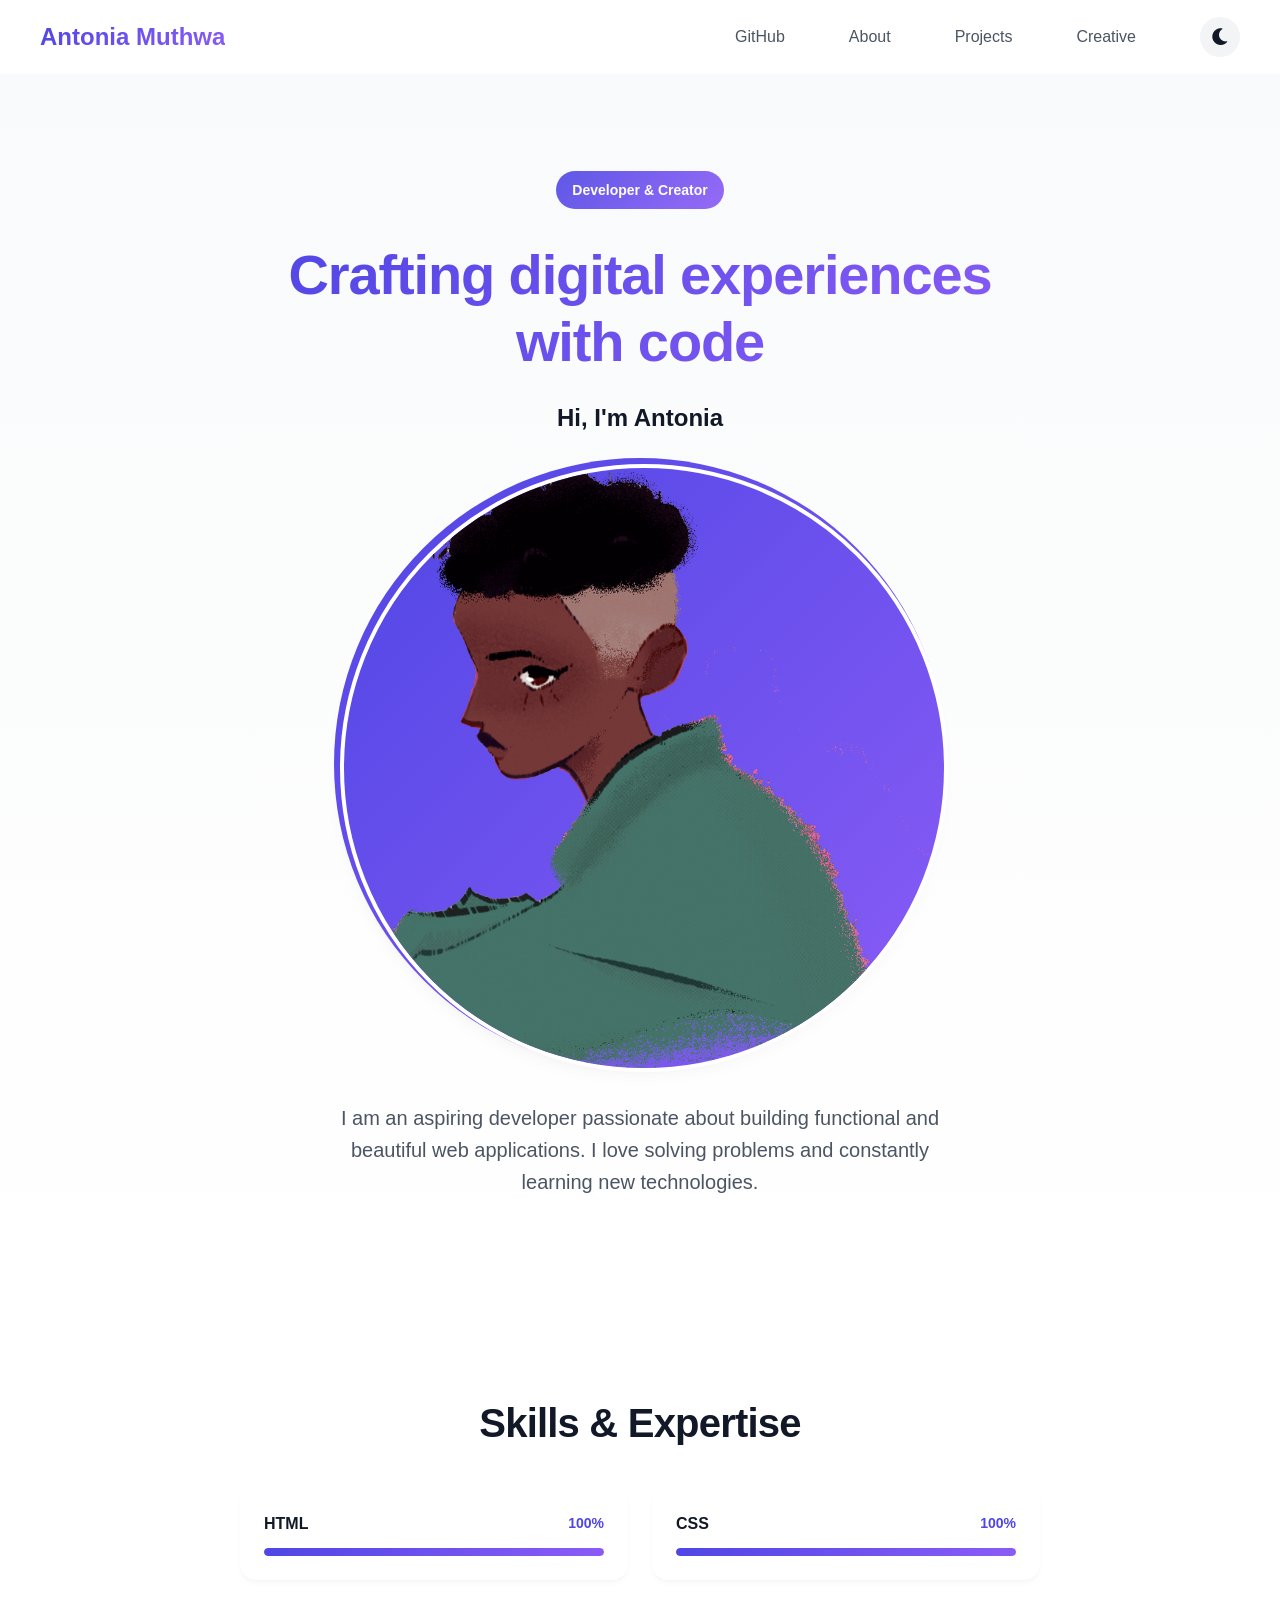
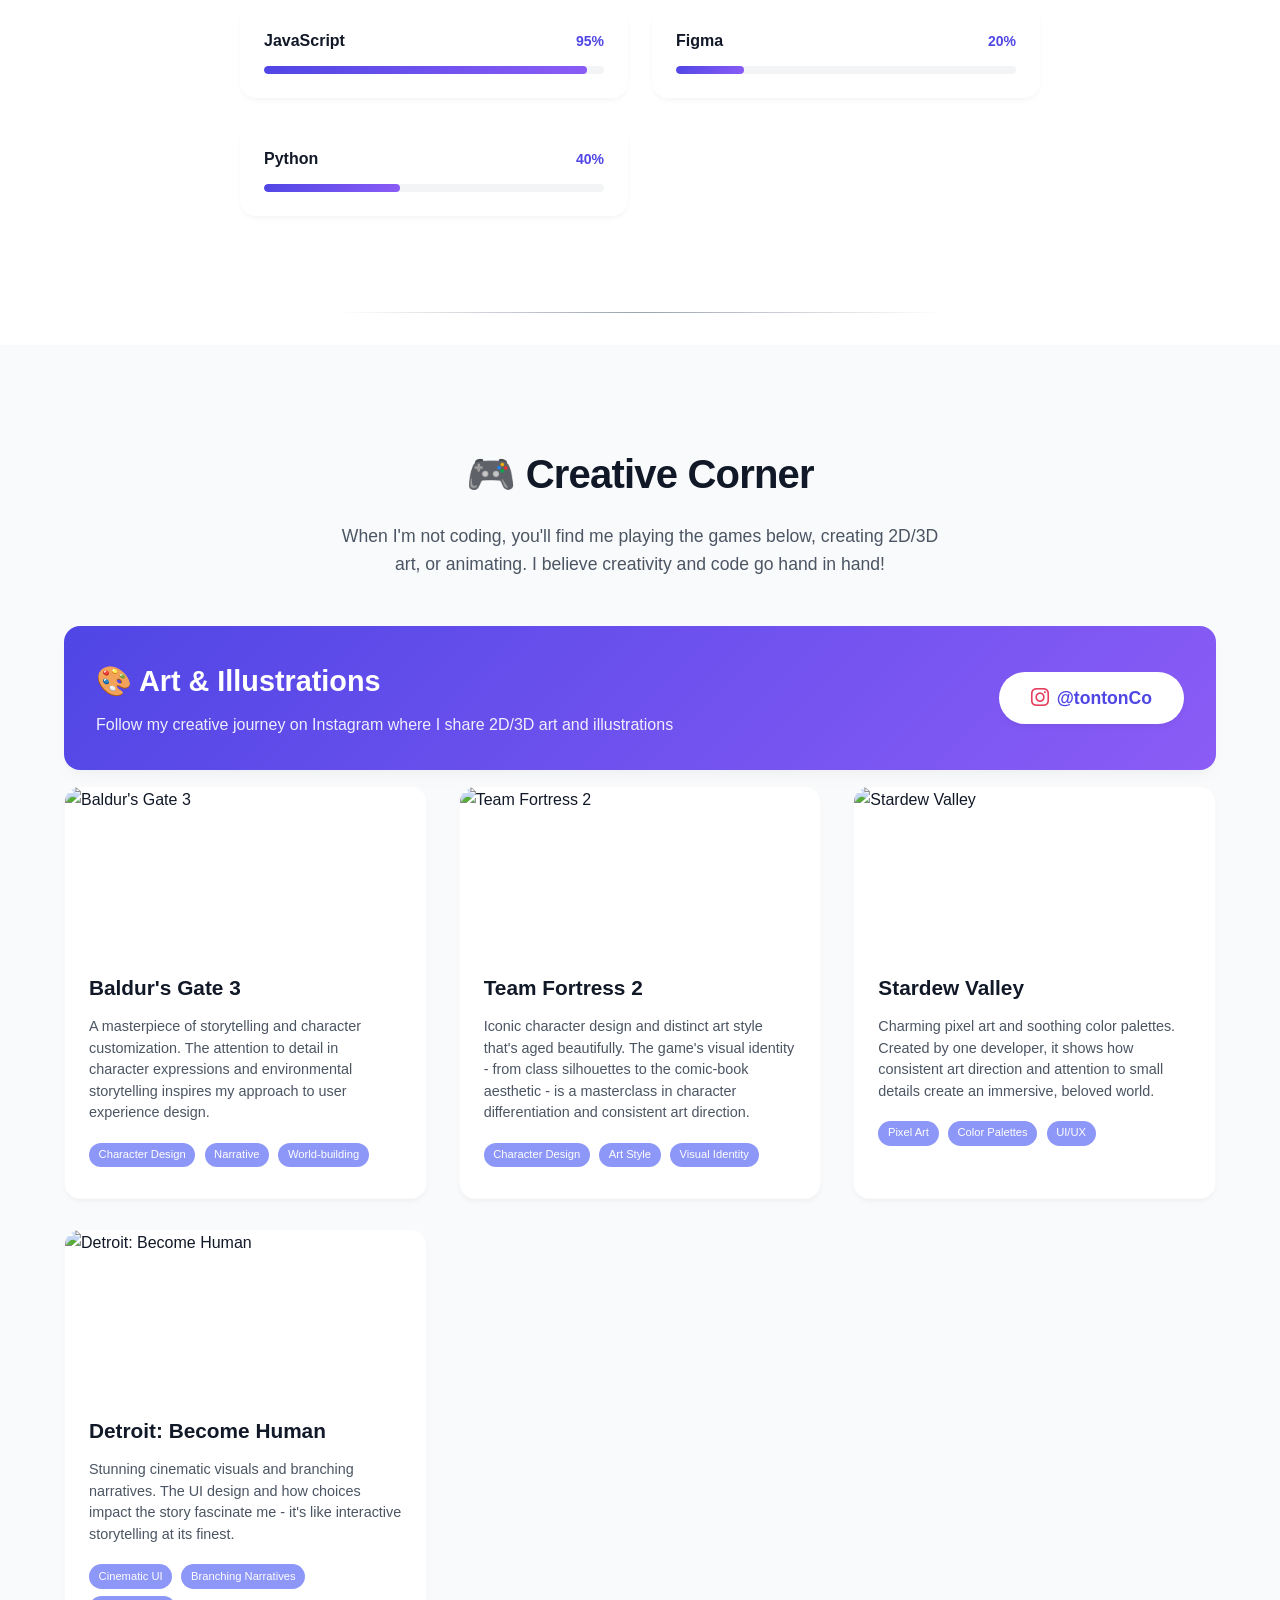
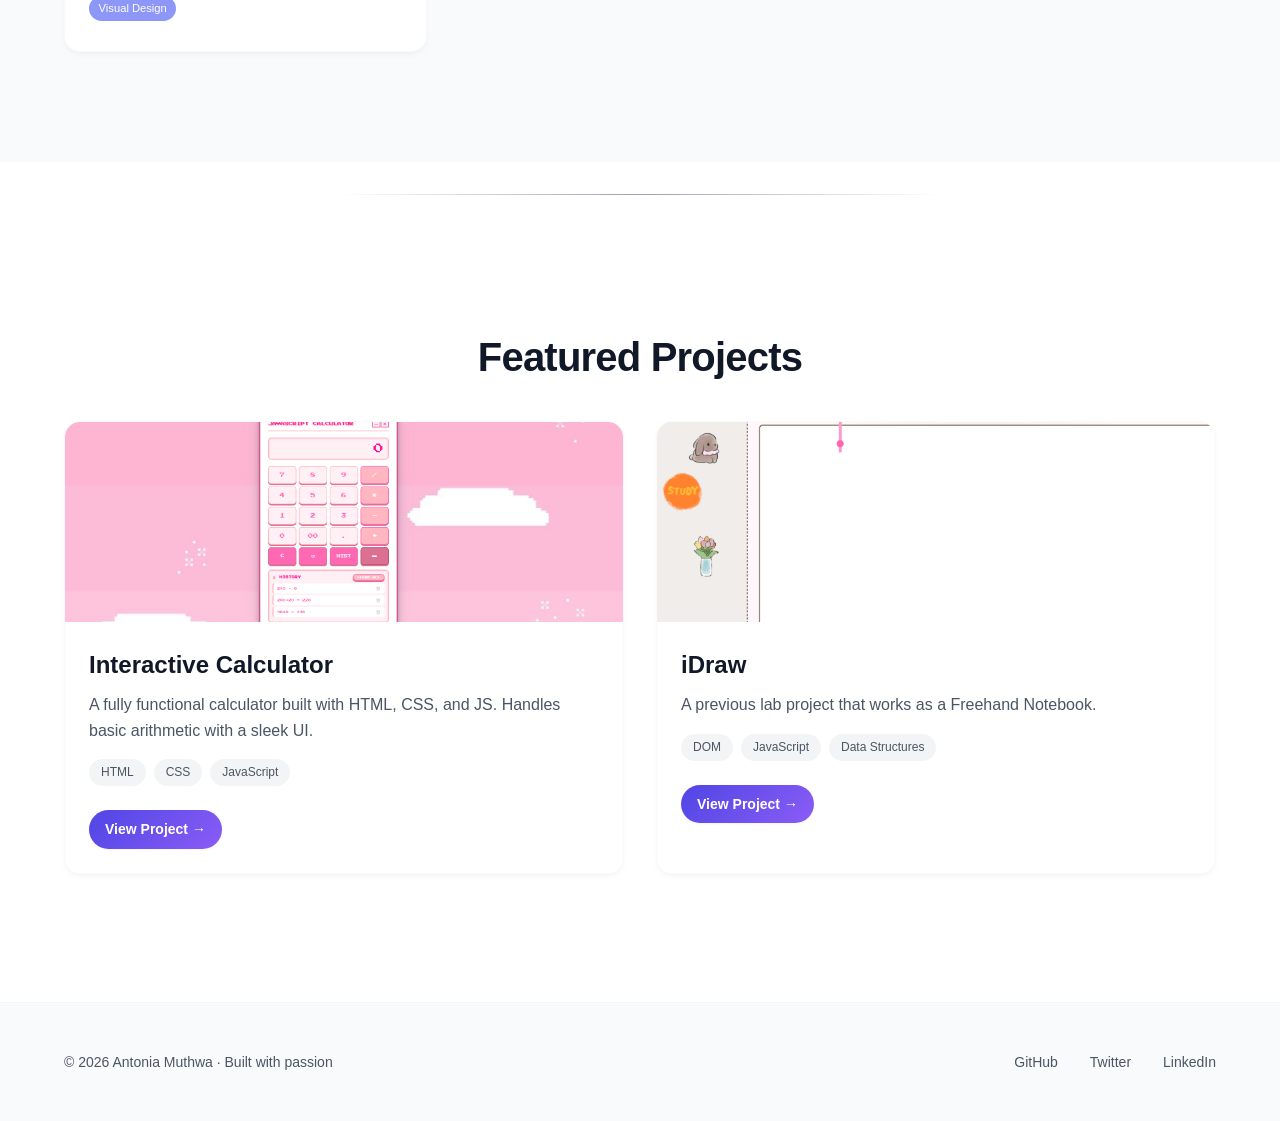
==== index.html @ de613939 "1st commit" ====
<!DOCTYPE html>
<html lang="en">
<head>
    <meta charset="UTF-8">
    <meta name="viewport" content="width=device-width, initial-scale=1.0">
    <title>Antonia Muthwa · Developer Portfolio🌸</title>
    <link rel="stylesheet" href="style.css">
    <!-- Add Font Awesome for the sun/moon icons -->
    <link rel="stylesheet" href="https://cdnjs.cloudflare.com/ajax/libs/font-awesome/6.0.0/css/all.min.css">
    <style>
        
        :root {
            /* Color Palette */
            --primary: #4f46e5;
            --primary-dark: #4338ca;
            --primary-light: #818cf8;
            --secondary: #8b5cf6;
            --accent: #ec4899;
            
            /* Neutrals - Clean and modern - LIGHT MODE (default) */
            --bg-primary: #ffffff;
            --bg-secondary: #f9fafb;
            --bg-tertiary: #f3f4f6;
            --surface: #ffffff;
            --surface-hover: #f9fafb;
            --nav-bg: rgba(255, 255, 255, 0.8);
            
            /* Text colors  */
            --text-primary: #111827;
            --text-secondary: #4b5563;
            --text-tertiary: #9ca3af;
            --text-inverse: #ffffff;
            
            /* Gradients   */
            --gradient-primary: linear-gradient(135deg, #4f46e5 0%, #8b5cf6 100%);
            --gradient-subtle: linear-gradient(180deg, #f9fafb 0%, #ffffff 100%);
            --gradient-card: linear-gradient(145deg, #ffffff 0%, #fafbfc 100%);
            
            /* Shadows */
            --shadow-sm: 0 1px 2px 0 rgba(0, 0, 0, 0.02), 0 1px 3px 0 rgba(0, 0, 0, 0.03);
            --shadow-md: 0 4px 6px -1px rgba(0, 0, 0, 0.03), 0 2px 4px -1px rgba(0, 0, 0, 0.02);
            --shadow-lg: 0 10px 15px -3px rgba(0, 0, 0, 0.03), 0 4px 6px -2px rgba(0, 0, 0, 0.02);
            --shadow-xl: 0 20px 25px -5px rgba(0, 0, 0, 0.03), 0 10px 10px -5px rgba(0, 0, 0, 0.02);
            --shadow-hover: 0 25px 30px -12px rgba(0, 0, 0, 0.05);
            
            /* Borders */
            --border-radius-sm: 8px;
            --border-radius-md: 12px;
            --border-radius-lg: 16px;
            --border-radius-xl: 24px;
            --border-radius-full: 9999px;
            
            /* Typography */
            --font-sans: -apple-system, BlinkMacSystemFont, 'Segoe UI', Roboto, 'Helvetica Neue', sans-serif;
            
            /* Transitions */
            --transition-base: all 0.2s ease;
            --transition-smooth: all 0.3s cubic-bezier(0.4, 0, 0.2, 1);
        }

        /* Dark Mode Variables */
        body.dark-mode {
            --bg-primary: #0f172a;
            --bg-secondary: #1e293b;
            --bg-tertiary: #334155;
            --surface: #1e293b;
            --surface-hover: #2d3a4f;
            --nav-bg: rgba(15, 23, 42, 0.8);
            
            --text-primary: #f1f5f9;
            --text-secondary: #cbd5e1;
            --text-tertiary: #94a3b8;
            --text-inverse: #0f172a;
            
            --gradient-primary: linear-gradient(135deg, #818cf8 0%, #c084fc 100%);
            --gradient-subtle: linear-gradient(180deg, #1e293b 0%, #0f172a 100%);
            
            --shadow-sm: 0 1px 2px 0 rgba(0, 0, 0, 0.3), 0 1px 3px 0 rgba(0, 0, 0, 0.4);
            --shadow-md: 0 4px 6px -1px rgba(0, 0, 0, 0.4), 0 2px 4px -1px rgba(0, 0, 0, 0.3);
            --shadow-lg: 0 10px 15px -3px rgba(0, 0, 0, 0.4), 0 4px 6px -2px rgba(0, 0, 0, 0.3);
            --shadow-xl: 0 20px 25px -5px rgba(0, 0, 0, 0.4), 0 10px 10px -5px rgba(0, 0, 0, 0.3);
            --shadow-hover: 0 25px 30px -12px rgba(0, 0, 0, 0.5);
        }

        /* General */
        body {
            font-family: var(--font-sans);
            line-height: 1.6;
            margin: 0;
            background-color: var(--bg-primary);
            color: var(--text-primary);
            -webkit-font-smoothing: antialiased;
            -moz-osx-font-smoothing: grayscale;
            transition: background-color 0.3s ease, color 0.3s ease;
        }

        /* Navigation*/
        .nav {
            background: var(--nav-bg);
            backdrop-filter: blur(8px);
            border-bottom: 1px solid rgba(0, 0, 0, 0.02);
            padding: 1rem 2rem;
            position: sticky;
            top: 0;
            z-index: 100;
        }

        .nav-container {
            max-width: 1200px;
            margin: 0 auto;
            display: flex;
            justify-content: space-between;
            align-items: center;
        }

        .logo {
            font-size: 1.5rem;
            font-weight: 700;
            background: var(--gradient-primary);
            -webkit-background-clip: text;
            -webkit-text-fill-color: transparent;
            background-clip: text;
            margin: 0;
        }

        .nav-links {
            display: flex;
            gap: 2rem;
            align-items: center;
        }

        .nav-link {
            color: var(--text-secondary);
            text-decoration: none;
            font-weight: 500;
            padding: 0.5rem 1rem;
            border-radius: var(--border-radius-full);
            transition: var(--transition-base);
        }

        .nav-link:hover {
            color: var(--primary);
            background: var(--bg-tertiary);
        }

        /* Dark/Light Toggle Button */
        .mode-toggle {
            background: var(--bg-tertiary);
            border: none;
            width: 40px;
            height: 40px;
            border-radius: var(--border-radius-full);
            display: flex;
            align-items: center;
            justify-content: center;
            cursor: pointer;
            transition: var(--transition-smooth);
            color: var(--text-primary);
            font-size: 1.2rem;
            margin-left: 1rem;
        }

        .mode-toggle:hover {
            transform: scale(1.1);
            box-shadow: var(--shadow-md);
        }

        /* Main container */
        .container {
            max-width: 1200px;
            margin: 0 auto;
            padding: 0 2rem;
        }

        /* Hero Section - Like Eagle's homepage */
        .hero {
            padding: 6rem 2rem;
            background: var(--gradient-subtle);
            text-align: center;
        }

        .hero-content {
            max-width: 800px;
            margin: 0 auto;
        }

        .hero-badge {
            display: inline-block;
            padding: 0.5rem 1rem;
            background: var(--gradient-primary);
            color: var(--text-inverse);
            border-radius: var(--border-radius-full);
            font-size: 0.875rem;
            font-weight: 600;
            margin-bottom: 2rem;
            opacity: 0.9;
        }

        .hero h1 {
            font-size: 3.5rem;
            font-weight: 700;
            letter-spacing: -0.02em;
            line-height: 1.2;
            margin: 0 0 1.5rem 0;
            background: var(--gradient-primary);
            -webkit-background-clip: text;
            -webkit-text-fill-color: transparent;
            background-clip: text;
        }

        .hero-description {
            font-size: 1.25rem;
            color: var(--text-secondary);
            max-width: 600px;
            margin: 0 auto;
        }

        /* Skills Section */
        .skills-section {
            padding: 4rem 2rem;
        }

        .skills-section h2 {
            font-size: 2.5rem;
            font-weight: 700;
            letter-spacing: -0.02em;
            margin-bottom: 2rem;
            text-align: center;
        }

        .skills-grid {
            display: grid;
            grid-template-columns: repeat(auto-fit, minmax(300px, 1fr));
            gap: 1.5rem;
            max-width: 800px;
            margin: 0 auto;
        }

        .skill-card {
            background: var(--surface);
            border-radius: var(--border-radius-lg);
            padding: 1.5rem;
            box-shadow: var(--shadow-md);
            transition: var(--transition-smooth);
        }

        .skill-card:hover {
            transform: translateY(-2px);
            box-shadow: var(--shadow-hover);
        }

        .skill-header {
            display: flex;
            justify-content: space-between;
            align-items: center;
            margin-bottom: 0.75rem;
        }

        .skill-name {
            font-weight: 600;
            color: var(--text-primary);
        }

        .skill-percentage {
            color: var(--primary);
            font-weight: 600;
            font-size: 0.875rem;
        }

        .skill-bar-container {
            width: 100%;
            height: 8px;
            background: var(--bg-tertiary);
            border-radius: var(--border-radius-full);
            overflow: hidden;
        }

        .skill-bar {
            height: 100%;
            background: var(--gradient-primary);
            border-radius: var(--border-radius-full);
            transition: width 1s cubic-bezier(0.4, 0, 0.2, 1);
            position: relative;
        }

        /* Divider */
        .divider {
            border: none;
            height: 1px;
            background: linear-gradient(90deg, transparent, var(--text-tertiary), transparent);
            margin: 2rem auto;
            max-width: 600px;
        }
         /* Icon on About section */
        .profile-image-container {
            width: 600px;  
            height: 600px; 
            margin: 0 auto 2rem auto;
            padding: 6px;
            background: var(--gradient-primary);
            border-radius: 50%;
            box-shadow: var(--shadow-lg);
            transition: var(--transition-smooth);
            position: relative;
        }

        .profile-image {
            width: 100%;  
            height: 100%; 
            object-fit: cover;
            border-radius: 50%;
            border: 4px solid var(--surface);
            display: block;
            transition: var(--transition-smooth);
        }

        /* Hover Effects */
        .profile-image-container:hover {
            transform: scale(1.05);
            box-shadow: var(--shadow-xl);
            padding: 8px;
        }

        .profile-image-container:hover .profile-image {
            transform: scale(1.02);
            border-color: var(--primary-light);
        }

        .profile-image-container:hover::after {
            opacity: 1;
        }
        /* Responsive adjustments for mobile */
        @media (max-width: 768px) {
            .profile-image-container {
                width: 200px;  /* Smaller on mobile */
                height: 200px;
            }
        }

        @media (max-width: 480px) {
            .profile-image-container {
                width: 150px;  /* Even smaller on very small screens */
                height: 150px;
            }
        }
        /* Creative Corner Section */
        .creative-section {
            padding: 4rem 2rem;
            background: var(--bg-secondary);
        }

        .creative-section h2 {
            font-size: 2.5rem;
            font-weight: 700;
            letter-spacing: -0.02em;
            margin-bottom: 1rem;
            text-align: center;
        }

        .creative-description {
            text-align: center;
            color: var(--text-secondary);
            max-width: 600px;
            margin: 0 auto 3rem auto;
            font-size: 1.1rem;
        }

        .creative-grid {
            display: grid;
            grid-template-columns: repeat(auto-fit, minmax(280px, 1fr));
            gap: 2rem;
            max-width: 1200px;
            margin: 0 auto 3rem auto;
        }

        /* Instagram  Card */
        .instagram-card {
            grid-column: 1 / -1;
            background: var(--gradient-primary);
            border-radius: var(--border-radius-lg);
            padding: 2rem;
            margin-bottom: 1rem;
            display: flex;
            align-items: center;
            justify-content: space-between;
            flex-wrap: wrap;
            gap: 1.5rem;
            box-shadow: var(--shadow-lg);
        }

        .instagram-content {
            flex: 1;
            min-width: 250px;
        }

        .instagram-content h3 {
            font-size: 1.8rem;
            font-weight: 700;
            margin: 0 0 0.5rem 0;
            color: white;
        }

        .instagram-content p {
            color: rgba(255, 255, 255, 0.9);
            margin: 0;
            font-size: 1rem;
        }

        .instagram-btn {
            background: white;
            color: var(--primary);
            padding: 0.75rem 2rem;
            border-radius: var(--border-radius-full);
            font-weight: 600;
            font-size: 1.1rem;
            text-decoration: none;
            display: inline-flex;
            align-items: center;
            gap: 0.5rem;
            transition: var(--transition-smooth);
            box-shadow: var(--shadow-md);
        }

        .instagram-btn:hover {
            transform: translateY(-2px);
            box-shadow: var(--shadow-lg);
            filter: brightness(1.05);
        }

        .instagram-btn i {
            font-size: 1.3rem;
            color: #e4405f;
        }

        /* Game Cards */
        .game-card {
            background: var(--surface);
            border-radius: var(--border-radius-lg);
            overflow: hidden;
            box-shadow: var(--shadow-md);
            transition: var(--transition-smooth);
            border: 1px solid rgba(0, 0, 0, 0.02);
            position: relative;
            height: 100%;
            display: flex;
            flex-direction: column;
        }

        .game-card:hover {
            transform: translateY(-4px);
            box-shadow: var(--shadow-hover);
        }

        .game-image {
            width: 100%;
            height: 160px;
            overflow: hidden;
        }

        .game-image img {
            width: 100%;
            height: 100%;
            object-fit: cover;
            transition: var(--transition-smooth);
        }

        .game-card:hover .game-image img {
            transform: scale(1.05);
        }

        .game-content {
            padding: 1.5rem;
            flex: 1;
        }

        .game-content h3 {
            font-size: 1.3rem;
            font-weight: 700;
            margin: 0 0 0.75rem 0;
            color: var(--text-primary);
        }

        .game-content p {
            color: var(--text-secondary);
            margin: 0 0 1rem 0;
            font-size: 0.9rem;
            line-height: 1.5;
        }

        .design-tag {
            display: inline-block;
            padding: 0.2rem 0.6rem;
            background: var(--primary-light);
            color: white;
            border-radius: var(--border-radius-full);
            font-size: 0.7rem;
            font-weight: 500;
            margin-right: 0.3rem;
            margin-bottom: 0.3rem;
            opacity: 0.9;
        }

        /* Projects Section */
        .projects-section {
            padding: 4rem 2rem;
        }

        .projects-section h2 {
            font-size: 2.5rem;
            font-weight: 700;
            letter-spacing: -0.02em;
            margin-bottom: 2rem;
            text-align: center;
        }

        .project-grid {
            display: grid;
            grid-template-columns: repeat(auto-fit, minmax(350px, 1fr));
            gap: 2rem;
            max-width: 1200px;
            margin: 0 auto;
        }

        /* Cards  asset cards */
        .card {
            background: var(--surface);
            border-radius: var(--border-radius-lg);
            overflow: hidden;
            box-shadow: var(--shadow-md);
            transition: var(--transition-smooth);
            border: 1px solid rgba(0, 0, 0, 0.02);
            position: relative;
        }

        .card::before {
            content: '';
            position: absolute;
            top: 0;
            left: 0;
            right: 0;
            height: 4px;
            background: var(--gradient-primary);
            opacity: 0;
            transition: var(--transition-base);
        }

        .card:hover::before {
            opacity: 1;
        }

        .card:hover {
            transform: translateY(-4px);
            box-shadow: var(--shadow-hover);
        }

        /* Project Image */
        .media-frame {
            border-radius: 0;
            overflow: hidden;
            box-shadow: none;
        }

        .project-image img {
            width: 100%;
            height: 200px;
            object-fit: cover;
            display: block;
            transition: var(--transition-smooth);
        }

        .project-card:hover .project-image img {
            transform: scale(1.05);
        }

        .project-content {
            padding: 1.5rem;
        }

        .project-content h3 {
            font-size: 1.5rem;
            font-weight: 700;
            margin: 0 0 0.5rem 0;
            color: var(--text-primary);
        }

        .project-content p {
            color: var(--text-secondary);
            margin: 0 0 1rem 0;
            line-height: 1.6;
        }

        /* Tags */
        .project-tags {
            display: flex;
            gap: 0.5rem;
            margin-bottom: 1.5rem;
            flex-wrap: wrap;
        }

        .tag {
            display: inline-block;
            padding: 0.25rem 0.75rem;
            background: var(--bg-tertiary);
            color: var(--text-secondary);
            border-radius: var(--border-radius-full);
            font-size: 0.75rem;
            font-weight: 500;
            transition: var(--transition-base);
        }

        .tag:hover {
            background: var(--primary-light);
            color: var(--text-inverse);
            transform: translateY(-1px);
        }

        /* Buttons */
        .btn {
            display: inline-flex;
            align-items: center;
            justify-content: center;
            padding: 0.75rem 1.5rem;
            border-radius: var(--border-radius-full);
            font-weight: 600;
            font-size: 0.875rem;
            transition: var(--transition-smooth);
            cursor: pointer;
            border: none;
            gap: 0.5rem;
            text-decoration: none;
            box-shadow: var(--shadow-sm);
        }

        .btn-primary {
            background: var(--gradient-primary);
            color: var(--text-inverse);
        }

        .btn-primary:hover {
            transform: translateY(-2px);
            box-shadow: var(--shadow-lg);
            filter: brightness(1.05);
        }

        .btn-small {
            padding: 0.5rem 1rem;
            font-size: 0.875rem;
        }

        /* Footer */
        .footer {
            background: var(--bg-secondary);
            padding: 3rem 2rem;
            margin-top: 4rem;
            border-top: 1px solid rgba(0, 0, 0, 0.02);
        }

        .footer .container {
            display: flex;
            justify-content: space-between;
            align-items: center;
            max-width: 1200px;
            margin: 0 auto;
        }

        .footer p {
            color: var(--text-secondary);
            font-size: 0.875rem;
            margin: 0;
        }

        .footer-links {
            display: flex;
            gap: 2rem;
        }

        .footer-link {
            color: var(--text-secondary);
            text-decoration: none;
            font-size: 0.875rem;
            transition: var(--transition-base);
            position: relative;
        }

        .footer-link::after {
            content: '';
            position: absolute;
            bottom: -2px;
            left: 0;
            width: 0;
            height: 2px;
            background: var(--gradient-primary);
            transition: var(--transition-smooth);
        }

        .footer-link:hover {
            color: var(--primary);
        }

        .footer-link:hover::after {
            width: 100%;
        }

        /* Responsive Design */
        @media (max-width: 768px) {
            .hero h1 {
                font-size: 2.5rem;
            }
            
            .hero {
                padding: 4rem 1rem;
            }
            
            .container {
                padding: 0 1rem;
            }
            
            .nav-container {
                flex-direction: column;
                gap: 1rem;
            }
            
            .nav-links {
                gap: 1rem;
                flex-wrap: wrap;
                justify-content: center;
            }
            
            .project-grid {
                grid-template-columns: 1fr;
            }

            .creative-grid {
                grid-template-columns: 1fr;
            }
            
            .footer .container {
                flex-direction: column;
                gap: 1rem;
                text-align: center;
            }
            
            .footer-links {
                justify-content: center;
            }

            .instagram-card {
                flex-direction: column;
                text-align: center;
            }
        }
    </style>
</head>
<body>

    <header class="nav">
        <div class="nav-container">
            <h1 class="logo">Antonia Muthwa</h1>
            <nav class="nav-links">
                <a href="https://github.com/ToniMoringa" target="_blank" class="nav-link">GitHub</a>
                <a href="#about" class="nav-link">About</a>
                <a href="#projects" class="nav-link">Projects</a>
                <a href="#creative" class="nav-link">Creative</a>
                <!-- Dark/Light Toggle Button -->
                <button id="modeToggle" class="mode-toggle">
                    <i class="fas fa-moon"></i>
                </button>
            </nav>
        </div>
    </header>

    <main>
        <section id="about" class="hero">
            <div class="hero-content">
                <span class="hero-badge">Developer & Creator</span>
                <h1>Crafting digital experiences with code</h1>
                <h2>Hi, I'm Antonia </h2>
                <div class="profile-image-container">
                    <img src="icon.png" alt="Antonia Muthwa" class="profile-image">
                </div>
                <p class="hero-description">I am an aspiring developer passionate about building functional and beautiful web applications. I love solving problems and constantly learning new technologies.</p>
        
        </section>

        <section id="skills" class="skills-section">
            <div class="container">
                <h2>Skills & Expertise</h2>
                <div class="skills-grid">
                    <div class="skill-card">
                        <div class="skill-header">
                            <span class="skill-name">HTML</span>
                            <span class="skill-percentage">100%</span>
                        </div>
                        <div class="skill-bar-container">
                            <div class="skill-bar" style="width: 100%;"></div>
                        </div>
                    </div>

                    <div class="skill-card">
                        <div class="skill-header">
                            <span class="skill-name">CSS</span>
                            <span class="skill-percentage">100%</span>
                        </div>
                        <div class="skill-bar-container">
                            <div class="skill-bar" style="width: 100%;"></div>
                        </div>
                    </div>

                    <div class="skill-card">
                        <div class="skill-header">
                            <span class="skill-name">JavaScript</span>
                            <span class="skill-percentage">95%</span>
                        </div>
                        <div class="skill-bar-container">
                            <div class="skill-bar" style="width: 95%;"></div>
                        </div>
                    </div>

                    <div class="skill-card">
                        <div class="skill-header">
                            <span class="skill-name">Figma</span>
                            <span class="skill-percentage">20%</span>
                        </div>
                        <div class="skill-bar-container">
                            <div class="skill-bar" style="width: 20%;"></div>
                        </div>
                    </div>

                    <div class="skill-card">
                        <div class="skill-header">
                            <span class="skill-name">Python</span>
                            <span class="skill-percentage">40%</span>
                        </div>
                        <div class="skill-bar-container">
                            <div class="skill-bar" style="width: 40%;"></div>
                        </div>
                    </div>
                </div>
            </div>
        </section>

        <hr class="divider">

        <!-- CREATIVE CORNER SECTION  -->
        <section id="creative" class="creative-section">
            <div class="container">
                <h2>🎮 Creative Corner</h2>
            
                <p class="creative-description">When I'm not coding, you'll find me playing the games below, creating 2D/3D art, or animating. I believe creativity and code go hand in hand!</p>

                <!-- Instagram Feature Card -->
                <div class="instagram-card">
                    <div class="instagram-content">
                        <h3>🎨 Art & Illustrations</h3>
                        <p>Follow my creative journey on Instagram where I share 2D/3D art and illustrations</p>
                    </div>
                    <a href="https://instagram.com/tonton_co" target="_blank" class="instagram-btn">
                        <i class="fab fa-instagram"></i>
                        @tontonCo
                    </a>
                </div>

                <!-- Games Grid -->
                <div class="creative-grid">
                    <!-- Game 1: Baldur's Gate 3 -->
                    <div class="game-card">
                        <div class="game-image">
                            <img src="https://shared.akamai.steamstatic.com/store_item_assets/steam/apps/1086940/59827b3d0abf2f29adacfe72fdfd11059d6974e2/capsule_616x353.jpg?t=1773079016" alt="Baldur's Gate 3">
                        </div>
                        <div class="game-content">
                            <h3>Baldur's Gate 3</h3>
                            <p>A masterpiece of storytelling and character customization. The attention to detail in character expressions and environmental storytelling inspires my approach to user experience design.</p>
                            <div>
                                <span class="design-tag">Character Design</span>
                                <span class="design-tag">Narrative</span>
                                <span class="design-tag">World-building</span>
                            </div>
                        </div>
                    </div>

                    <!-- Game 2: Team Fortress 2 (replaced Minecraft) -->
                    <div class="game-card">
                        <div class="game-image">
                            <img src="https://encrypted-tbn0.gstatic.com/images?q=tbn:ANd9GcSkxVakckg4XbbkiWHAT0uGxLZPWnG5kaWl7A&s" alt="Team Fortress 2">
                        </div>
                        <div class="game-content">
                            <h3>Team Fortress 2</h3>
                            <p>Iconic character design and distinct art style that's aged beautifully. The game's visual identity - from class silhouettes to the comic-book aesthetic - is a masterclass in character differentiation and consistent art direction.</p>
                            <div>
                                <span class="design-tag">Character Design</span>
                                <span class="design-tag">Art Style</span>
                                <span class="design-tag">Visual Identity</span>
                            </div>
                        </div>
                    </div>

                    <!-- Game 3: Stardew Valley -->
                    <div class="game-card">
                        <div class="game-image">
                            <img src="https://encrypted-tbn0.gstatic.com/images?q=tbn:ANd9GcRkeLlFQDTHsYjSHtbBsInAYl2aIF54Qz_8zQ&s" alt="Stardew Valley">
                        </div>
                        <div class="game-content">
                            <h3>Stardew Valley</h3>
                            <p>Charming pixel art and soothing color palettes. Created by one developer, it shows how consistent art direction and attention to small details create an immersive, beloved world.</p>
                            <div>
                                <span class="design-tag">Pixel Art</span>
                                <span class="design-tag">Color Palettes</span>
                                <span class="design-tag">UI/UX</span>
                            </div>
                        </div>
                    </div>

                    <!-- Game 4: Detroit: Become Human -->
                    <div class="game-card">
                        <div class="game-image">
                            <img src="https://encrypted-tbn0.gstatic.com/images?q=tbn:ANd9GcRfWZezk4tpamDZ6FRRtW1MEnQuWfU_2w4YrQ&s" alt="Detroit: Become Human">
                        </div>
                        <div class="game-content">
                            <h3>Detroit: Become Human</h3>
                            <p>Stunning cinematic visuals and branching narratives. The UI design and how choices impact the story fascinate me - it's like interactive storytelling at its finest.</p>
                            <div>
                                <span class="design-tag">Cinematic UI</span>
                                <span class="design-tag">Branching Narratives</span>
                                <span class="design-tag">Visual Design</span>
                            </div>
                        </div>
                    </div>
                </div>
            </div>
        </section>

        <hr class="divider">

        <section id="projects" class="projects-section">
            <div class="container">
                <h2>Featured Projects</h2>
                <div class="project-grid">
                    <article class="project-card card">
                        <div class="project-image media-frame">
                            <img src="preview.png" alt="Calculator Project">
                        </div>
                        <div class="project-content">
                            <h3>Interactive Calculator</h3>
                            <p>A fully functional calculator built with HTML, CSS, and JS. Handles basic arithmetic with a sleek UI.</p>
                            <div class="project-tags">
                                <span class="tag">HTML</span>
                                <span class="tag">CSS</span>
                                <span class="tag">JavaScript</span>
                            </div>
                             <a href="https://tonimoringa.github.io/Lab-Part-1-JavaScript-Calculator/" class="btn btn-primary btn-small">View Project →</a>
                        </div>
                    </article>

                    <article class="project-card card">
                        <div class="project-image media-frame">
                            <img src="whiteboard.png" alt="Second Project">
                        </div>
                        <div class="project-content">
                            <h3>iDraw</h3>
                            <p>A previous lab project that works as a Freehand Notebook.</p>
                            <div class="project-tags">
                                <span class="tag">DOM</span>
                                <span class="tag">JavaScript</span>
                                <span class="tag">Data Structures</span>
                            </div>
                            <a href="https://tonimoringa.github.io/Lab-Part-1-JavaScript-Calculator/" class="btn btn-primary btn-small">View Project →</a>
                        </div>
                    </article>
                </div>
            </div>
        </section>
    </main>

    <footer class="footer">
        <div class="container">
            <p>© 2026 Antonia Muthwa · Built with passion</p>
            <div class="footer-links">
                <a href="https://github.com/ToniMoringa" target="_blank" class="footer-link">GitHub</a>
                <a href="#" class="footer-link">Twitter</a>
                <a href="#" class="footer-link">LinkedIn</a>
            </div>
        </div>
    </footer>

    <script>
        // Wait for DOM to load
        document.addEventListener('DOMContentLoaded', () => {
            console.log("Portfolio Loaded Successfully");

            // Dark/Light mode toggle
            const modeToggle = document.getElementById('modeToggle');
            const icon = modeToggle.querySelector('i');
            
            // Check for saved preference
            if (localStorage.getItem('theme') === 'dark') {
                document.body.classList.add('dark-mode');
                icon.classList.remove('fa-moon');
                icon.classList.add('fa-sun');
            }

            modeToggle.addEventListener('click', () => {
                document.body.classList.toggle('dark-mode');
                
                if (document.body.classList.contains('dark-mode')) {
                    icon.classList.remove('fa-moon');
                    icon.classList.add('fa-sun');
                    localStorage.setItem('theme', 'dark');
                } else {
                    icon.classList.remove('fa-sun');
                    icon.classList.add('fa-moon');
                    localStorage.setItem('theme', 'light');
                }
            });

            // Simple interaction: Alert when a project is clicked
            const projects = document.querySelectorAll('.project-card');
            
            projects.forEach(project => {
                project.addEventListener('click', () => {
                    console.log("Project viewed!");
                });
            });
        });
    </script>
</body>
</html>
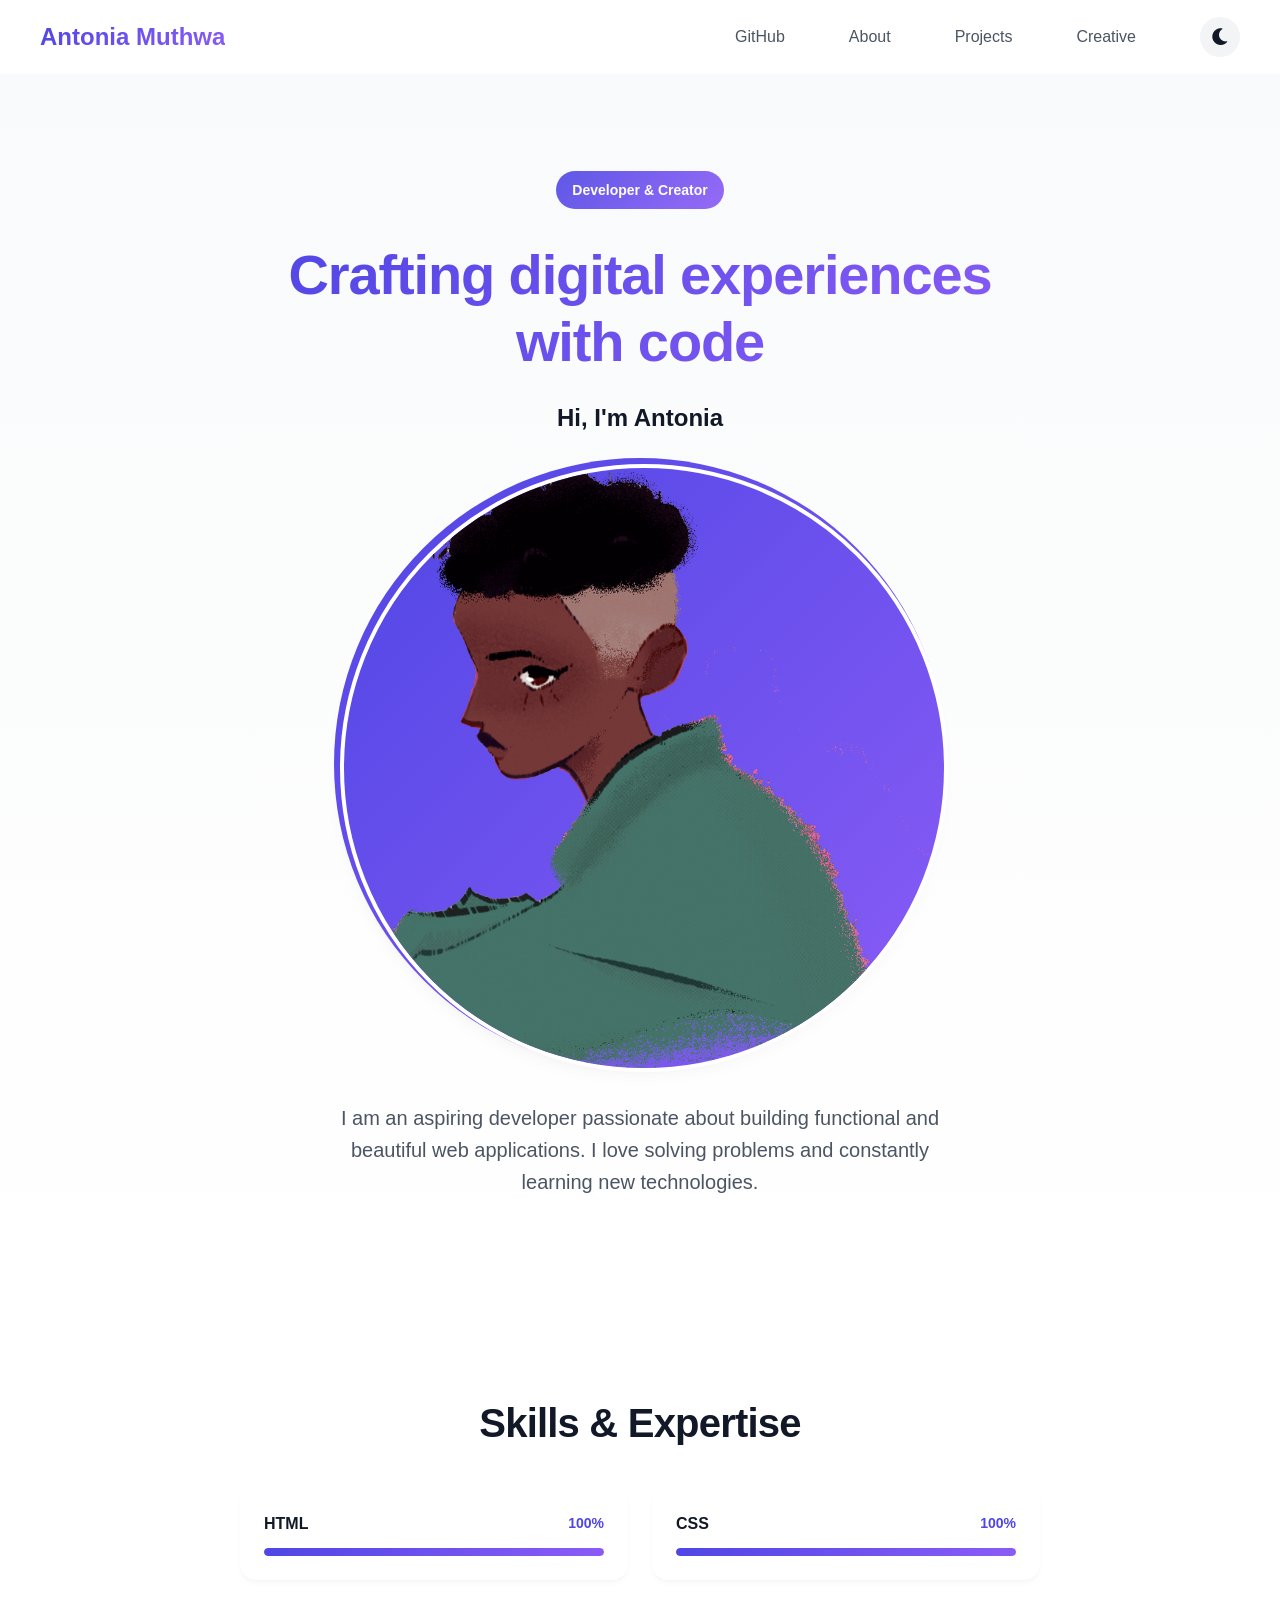
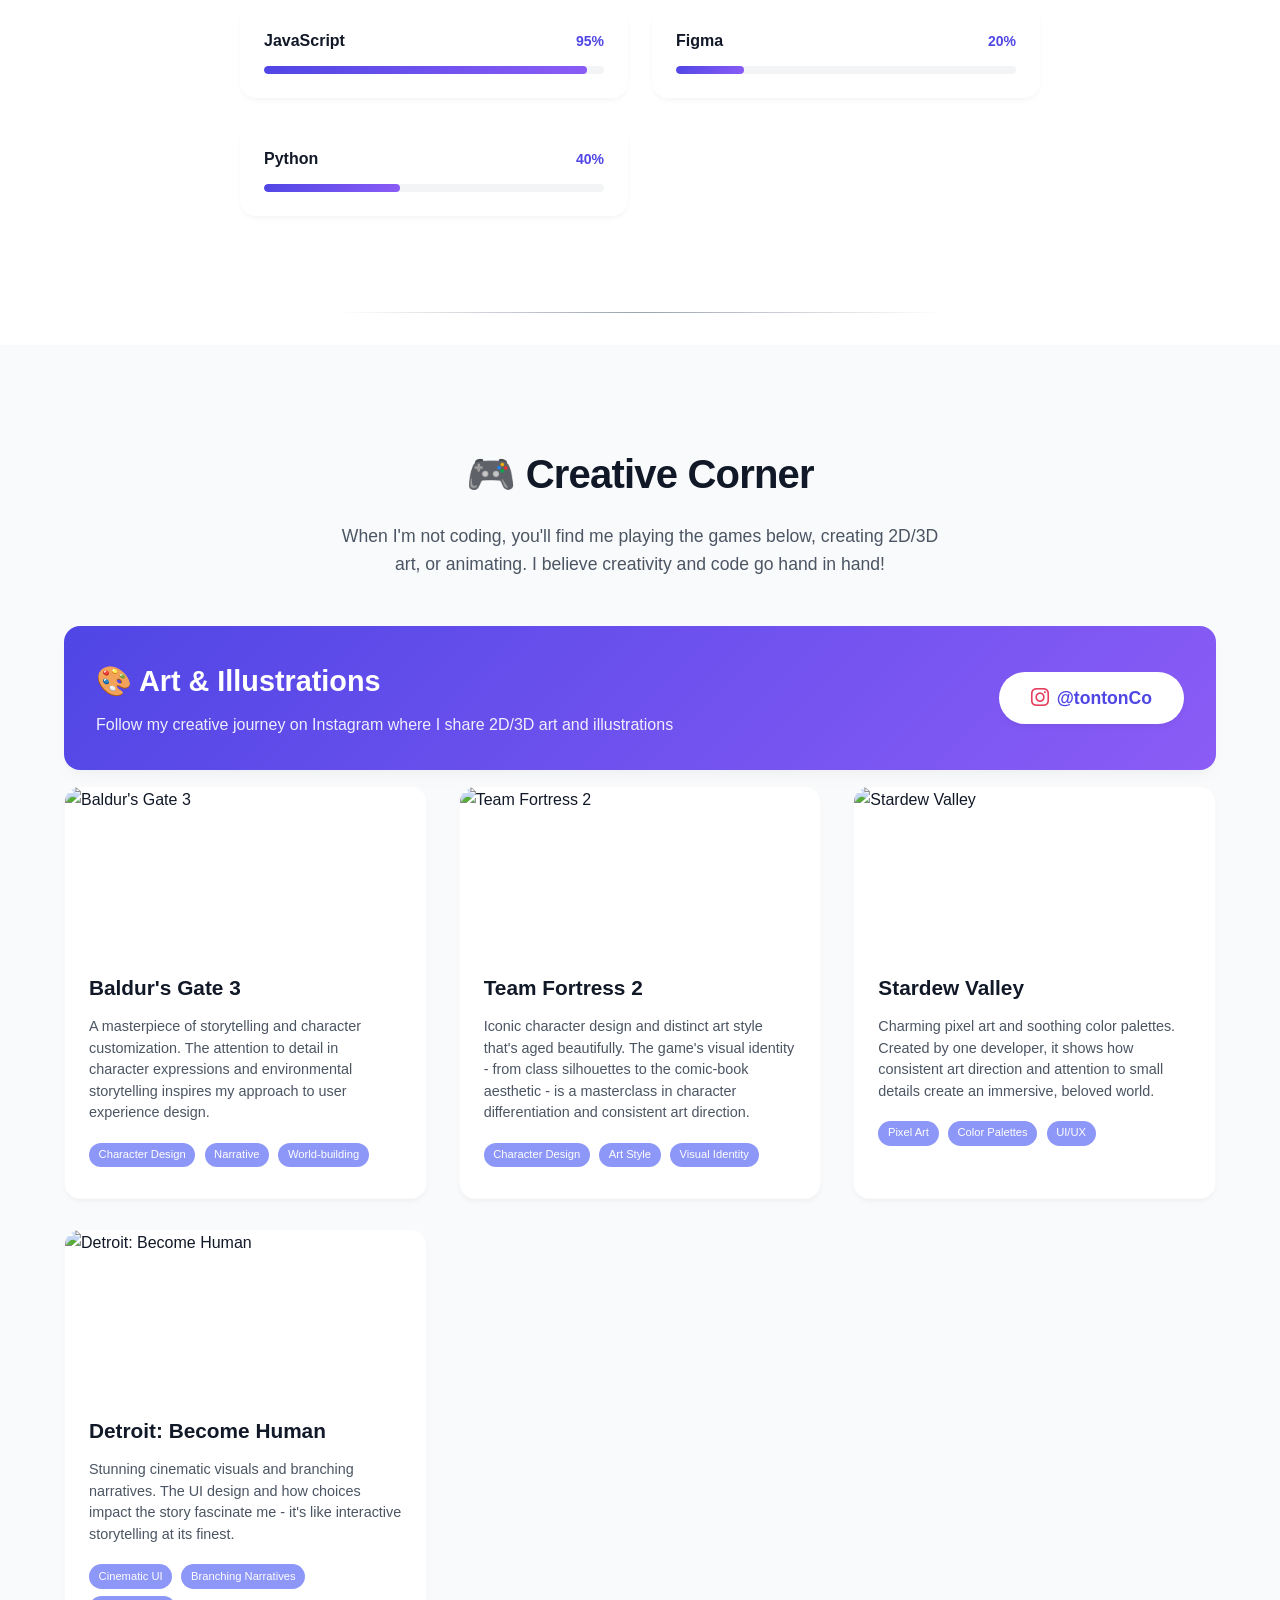
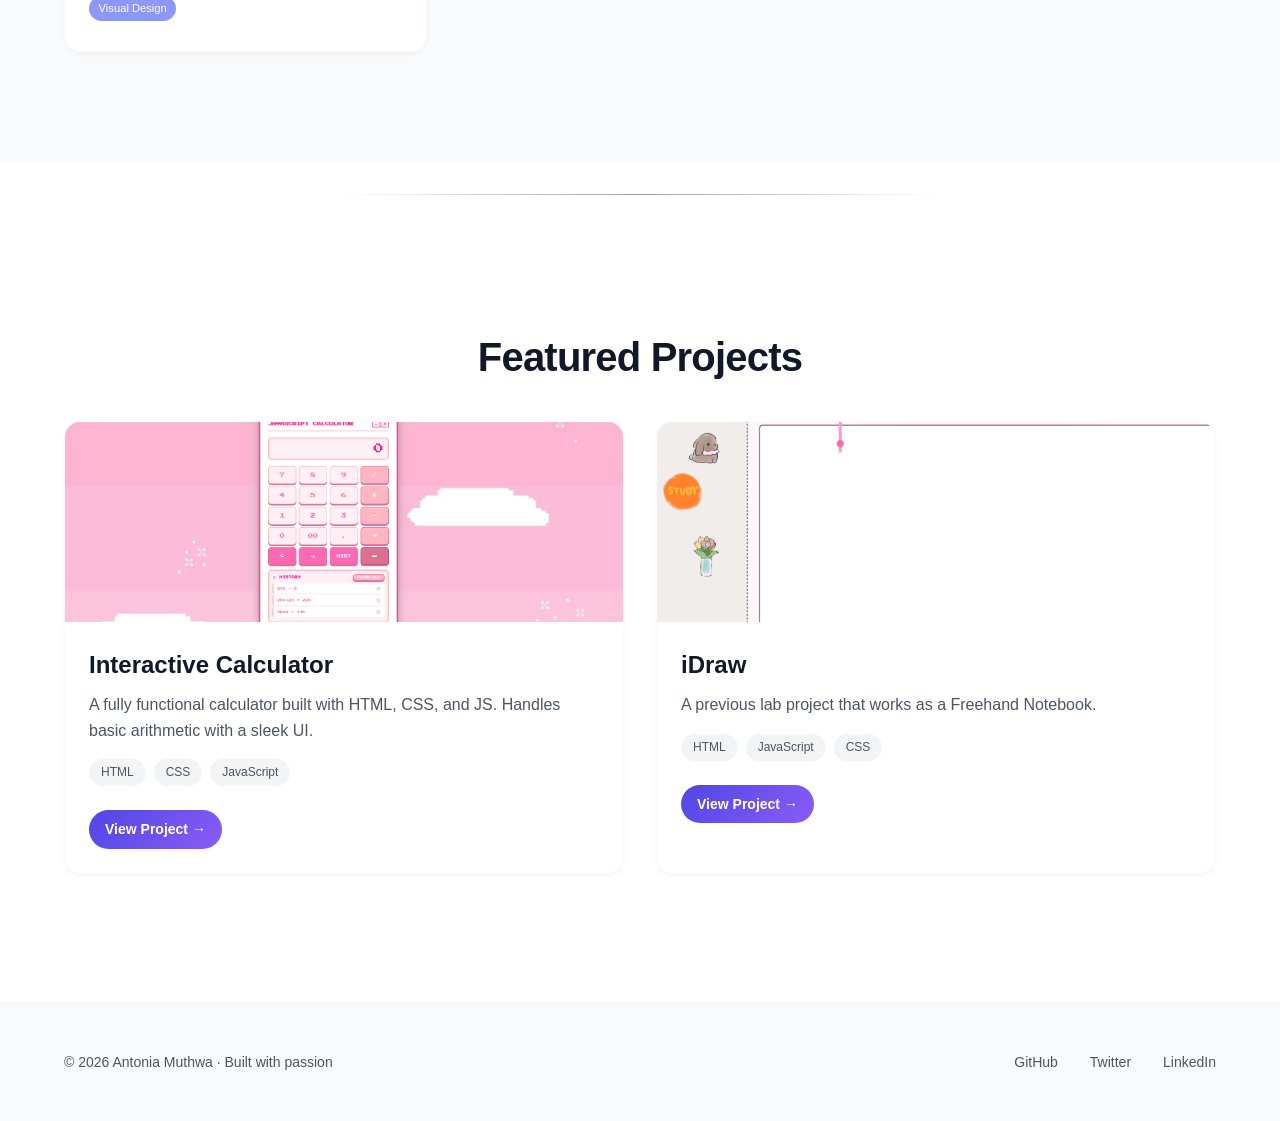
==== commit 99dd3d89: "Update project tags in index.html" ====
--- a/index.html
+++ b/index.html
@@ -779,7 +779,7 @@
                     <img src="icon.png" alt="Antonia Muthwa" class="profile-image">
                 </div>
                 <p class="hero-description">I am an aspiring developer passionate about building functional and beautiful web applications. I love solving problems and constantly learning new technologies.</p>
-        
+            </div>
         </section>
 
         <section id="skills" class="skills-section">
@@ -845,7 +845,6 @@
         <section id="creative" class="creative-section">
             <div class="container">
                 <h2>🎮 Creative Corner</h2>
-            
                 <p class="creative-description">When I'm not coding, you'll find me playing the games below, creating 2D/3D art, or animating. I believe creativity and code go hand in hand!</p>
 
                 <!-- Instagram Feature Card -->
@@ -937,7 +936,7 @@
                 <div class="project-grid">
                     <article class="project-card card">
                         <div class="project-image media-frame">
-                            <img src="preview.png" alt="Calculator Project">
+                            <img src="images/preview.png" alt="Calculator Project">
                         </div>
                         <div class="project-content">
                             <h3>Interactive Calculator</h3>
@@ -953,17 +952,17 @@
 
                     <article class="project-card card">
                         <div class="project-image media-frame">
-                            <img src="whiteboard.png" alt="Second Project">
+                            <img src="images/whiteboard.png" alt="Second Project">
                         </div>
                         <div class="project-content">
                             <h3>iDraw</h3>
                             <p>A previous lab project that works as a Freehand Notebook.</p>
                             <div class="project-tags">
-                                <span class="tag">DOM</span>
+                                <span class="tag">HTML</span>
                                 <span class="tag">JavaScript</span>
-                                <span class="tag">Data Structures</span>
+                                <span class="tag">CSS</span>
                             </div>
-                            <a href="https://tonimoringa.github.io/Lab-Part-1-JavaScript-Calculator/" class="btn btn-primary btn-small">View Project →</a>
+                            <a href="https://tonimoringa.github.io/procanvas-drawing-app/" class="btn btn-primary btn-small">View Project →</a>
                         </div>
                     </article>
                 </div>
@@ -981,46 +980,6 @@
             </div>
         </div>
     </footer>
-
-    <script>
-        // Wait for DOM to load
-        document.addEventListener('DOMContentLoaded', () => {
-            console.log("Portfolio Loaded Successfully");
-
-            // Dark/Light mode toggle
-            const modeToggle = document.getElementById('modeToggle');
-            const icon = modeToggle.querySelector('i');
-            
-            // Check for saved preference
-            if (localStorage.getItem('theme') === 'dark') {
-                document.body.classList.add('dark-mode');
-                icon.classList.remove('fa-moon');
-                icon.classList.add('fa-sun');
-            }
-
-            modeToggle.addEventListener('click', () => {
-                document.body.classList.toggle('dark-mode');
-                
-                if (document.body.classList.contains('dark-mode')) {
-                    icon.classList.remove('fa-moon');
-                    icon.classList.add('fa-sun');
-                    localStorage.setItem('theme', 'dark');
-                } else {
-                    icon.classList.remove('fa-sun');
-                    icon.classList.add('fa-moon');
-                    localStorage.setItem('theme', 'light');
-                }
-            });
-
-            // Simple interaction: Alert when a project is clicked
-            const projects = document.querySelectorAll('.project-card');
-            
-            projects.forEach(project => {
-                project.addEventListener('click', () => {
-                    console.log("Project viewed!");
-                });
-            });
-        });
-    </script>
+    <script src="script.js"></script>
 </body>
-</html>+</html>
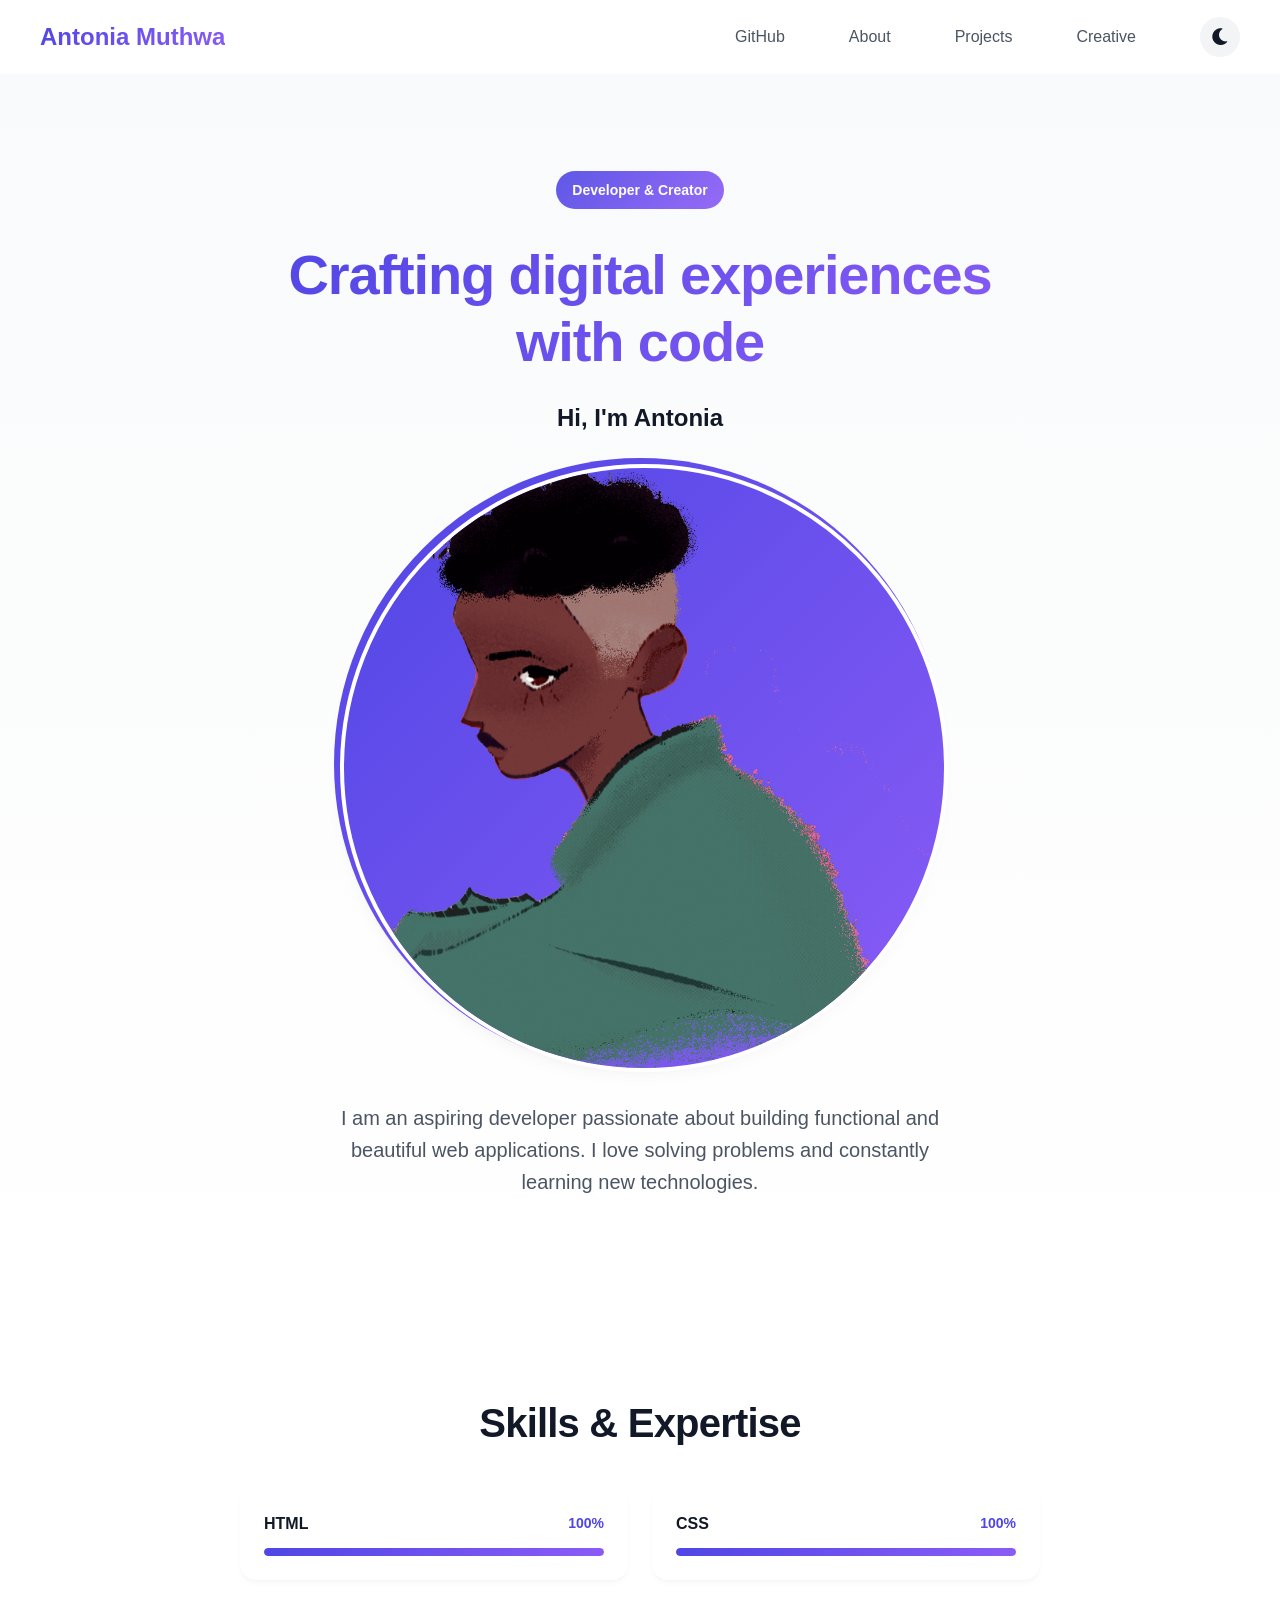
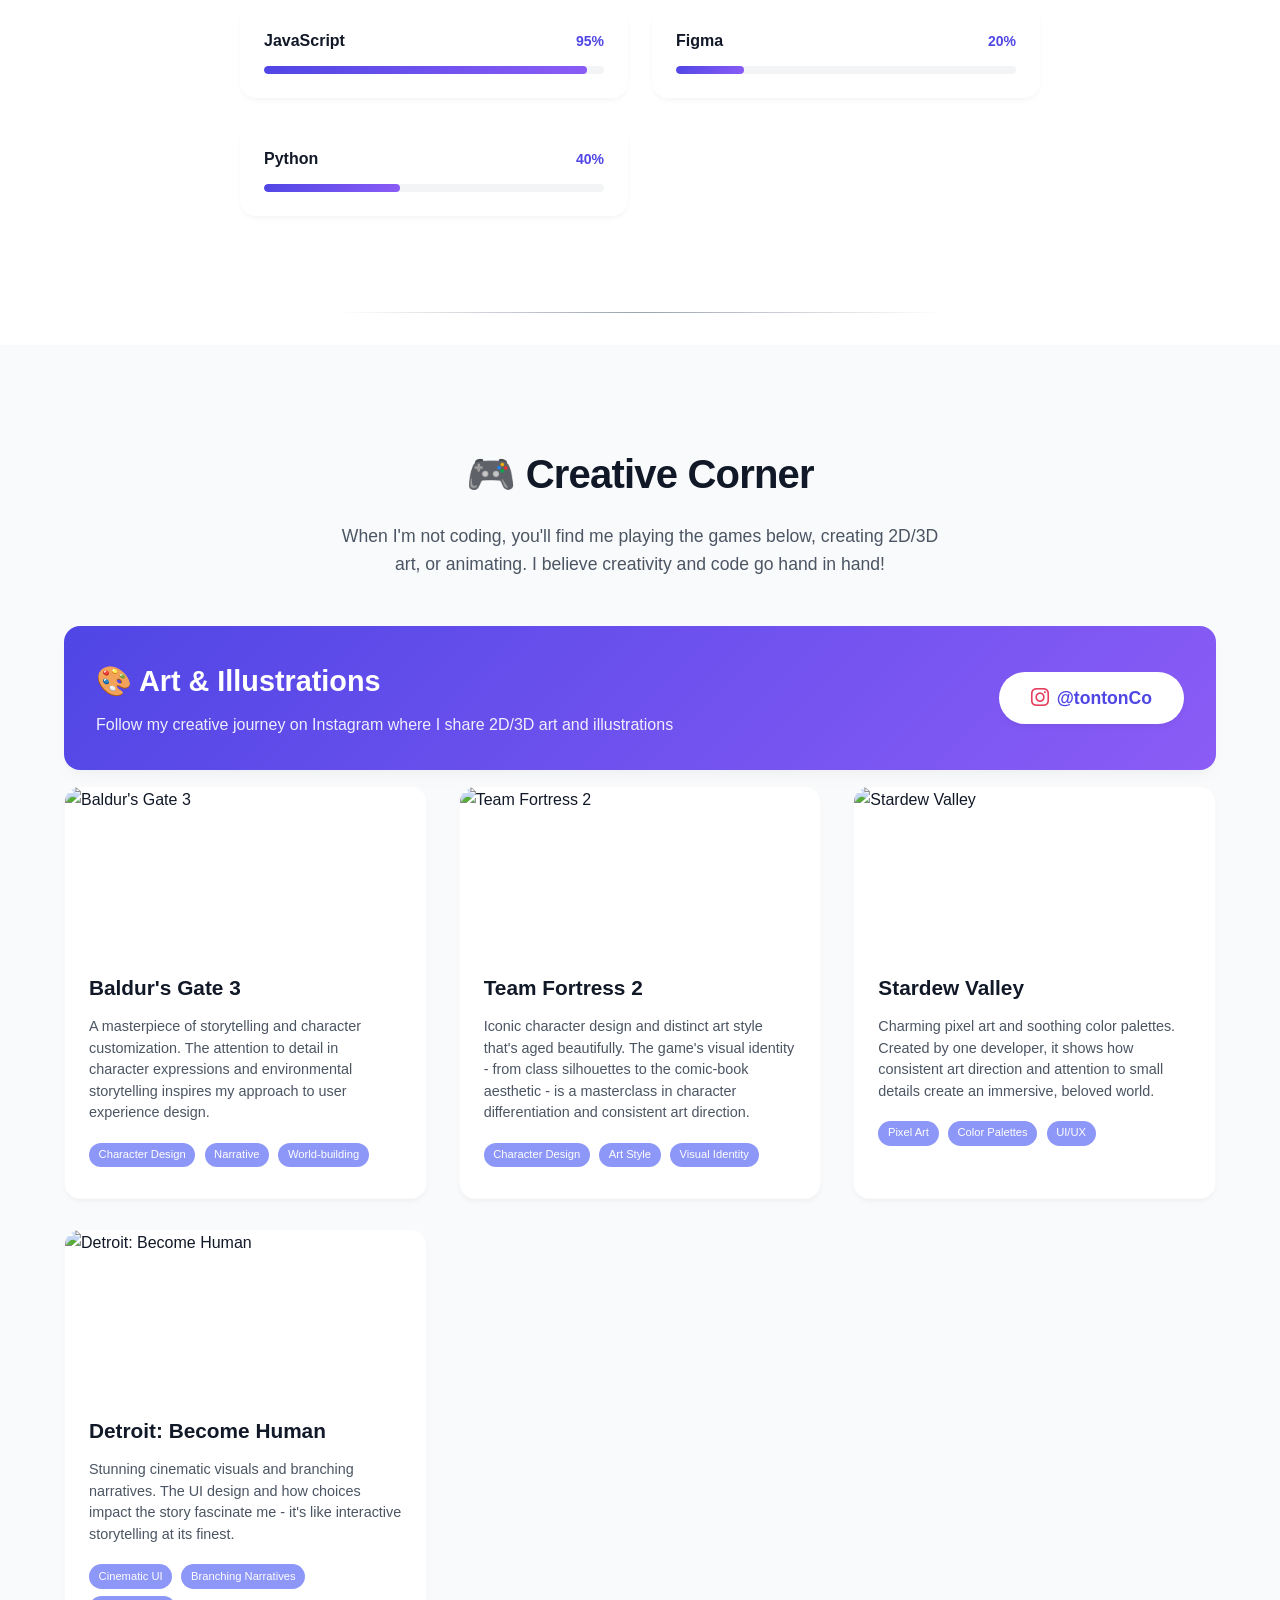
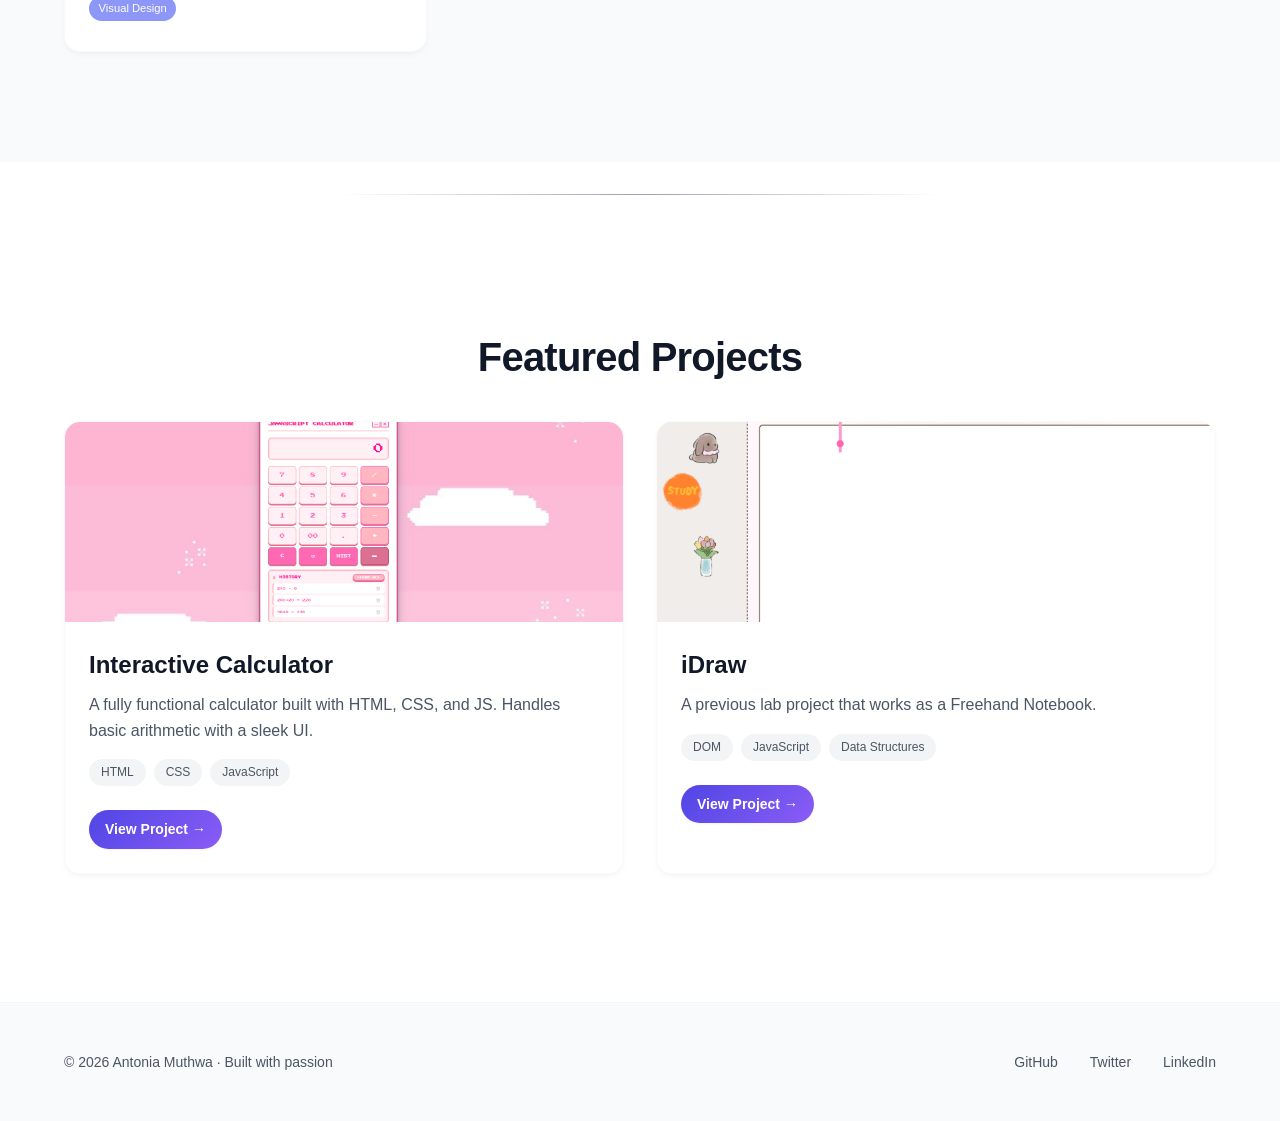
==== commit 56d067b2: "changedhtmltags" ====
--- a/index.html
+++ b/index.html
@@ -7,749 +7,6 @@
     <link rel="stylesheet" href="style.css">
     <!-- Add Font Awesome for the sun/moon icons -->
     <link rel="stylesheet" href="https://cdnjs.cloudflare.com/ajax/libs/font-awesome/6.0.0/css/all.min.css">
-    <style>
-        
-        :root {
-            /* Color Palette */
-            --primary: #4f46e5;
-            --primary-dark: #4338ca;
-            --primary-light: #818cf8;
-            --secondary: #8b5cf6;
-            --accent: #ec4899;
-            
-            /* Neutrals - Clean and modern - LIGHT MODE (default) */
-            --bg-primary: #ffffff;
-            --bg-secondary: #f9fafb;
-            --bg-tertiary: #f3f4f6;
-            --surface: #ffffff;
-            --surface-hover: #f9fafb;
-            --nav-bg: rgba(255, 255, 255, 0.8);
-            
-            /* Text colors  */
-            --text-primary: #111827;
-            --text-secondary: #4b5563;
-            --text-tertiary: #9ca3af;
-            --text-inverse: #ffffff;
-            
-            /* Gradients   */
-            --gradient-primary: linear-gradient(135deg, #4f46e5 0%, #8b5cf6 100%);
-            --gradient-subtle: linear-gradient(180deg, #f9fafb 0%, #ffffff 100%);
-            --gradient-card: linear-gradient(145deg, #ffffff 0%, #fafbfc 100%);
-            
-            /* Shadows */
-            --shadow-sm: 0 1px 2px 0 rgba(0, 0, 0, 0.02), 0 1px 3px 0 rgba(0, 0, 0, 0.03);
-            --shadow-md: 0 4px 6px -1px rgba(0, 0, 0, 0.03), 0 2px 4px -1px rgba(0, 0, 0, 0.02);
-            --shadow-lg: 0 10px 15px -3px rgba(0, 0, 0, 0.03), 0 4px 6px -2px rgba(0, 0, 0, 0.02);
-            --shadow-xl: 0 20px 25px -5px rgba(0, 0, 0, 0.03), 0 10px 10px -5px rgba(0, 0, 0, 0.02);
-            --shadow-hover: 0 25px 30px -12px rgba(0, 0, 0, 0.05);
-            
-            /* Borders */
-            --border-radius-sm: 8px;
-            --border-radius-md: 12px;
-            --border-radius-lg: 16px;
-            --border-radius-xl: 24px;
-            --border-radius-full: 9999px;
-            
-            /* Typography */
-            --font-sans: -apple-system, BlinkMacSystemFont, 'Segoe UI', Roboto, 'Helvetica Neue', sans-serif;
-            
-            /* Transitions */
-            --transition-base: all 0.2s ease;
-            --transition-smooth: all 0.3s cubic-bezier(0.4, 0, 0.2, 1);
-        }
-
-        /* Dark Mode Variables */
-        body.dark-mode {
-            --bg-primary: #0f172a;
-            --bg-secondary: #1e293b;
-            --bg-tertiary: #334155;
-            --surface: #1e293b;
-            --surface-hover: #2d3a4f;
-            --nav-bg: rgba(15, 23, 42, 0.8);
-            
-            --text-primary: #f1f5f9;
-            --text-secondary: #cbd5e1;
-            --text-tertiary: #94a3b8;
-            --text-inverse: #0f172a;
-            
-            --gradient-primary: linear-gradient(135deg, #818cf8 0%, #c084fc 100%);
-            --gradient-subtle: linear-gradient(180deg, #1e293b 0%, #0f172a 100%);
-            
-            --shadow-sm: 0 1px 2px 0 rgba(0, 0, 0, 0.3), 0 1px 3px 0 rgba(0, 0, 0, 0.4);
-            --shadow-md: 0 4px 6px -1px rgba(0, 0, 0, 0.4), 0 2px 4px -1px rgba(0, 0, 0, 0.3);
-            --shadow-lg: 0 10px 15px -3px rgba(0, 0, 0, 0.4), 0 4px 6px -2px rgba(0, 0, 0, 0.3);
-            --shadow-xl: 0 20px 25px -5px rgba(0, 0, 0, 0.4), 0 10px 10px -5px rgba(0, 0, 0, 0.3);
-            --shadow-hover: 0 25px 30px -12px rgba(0, 0, 0, 0.5);
-        }
-
-        /* General */
-        body {
-            font-family: var(--font-sans);
-            line-height: 1.6;
-            margin: 0;
-            background-color: var(--bg-primary);
-            color: var(--text-primary);
-            -webkit-font-smoothing: antialiased;
-            -moz-osx-font-smoothing: grayscale;
-            transition: background-color 0.3s ease, color 0.3s ease;
-        }
-
-        /* Navigation*/
-        .nav {
-            background: var(--nav-bg);
-            backdrop-filter: blur(8px);
-            border-bottom: 1px solid rgba(0, 0, 0, 0.02);
-            padding: 1rem 2rem;
-            position: sticky;
-            top: 0;
-            z-index: 100;
-        }
-
-        .nav-container {
-            max-width: 1200px;
-            margin: 0 auto;
-            display: flex;
-            justify-content: space-between;
-            align-items: center;
-        }
-
-        .logo {
-            font-size: 1.5rem;
-            font-weight: 700;
-            background: var(--gradient-primary);
-            -webkit-background-clip: text;
-            -webkit-text-fill-color: transparent;
-            background-clip: text;
-            margin: 0;
-        }
-
-        .nav-links {
-            display: flex;
-            gap: 2rem;
-            align-items: center;
-        }
-
-        .nav-link {
-            color: var(--text-secondary);
-            text-decoration: none;
-            font-weight: 500;
-            padding: 0.5rem 1rem;
-            border-radius: var(--border-radius-full);
-            transition: var(--transition-base);
-        }
-
-        .nav-link:hover {
-            color: var(--primary);
-            background: var(--bg-tertiary);
-        }
-
-        /* Dark/Light Toggle Button */
-        .mode-toggle {
-            background: var(--bg-tertiary);
-            border: none;
-            width: 40px;
-            height: 40px;
-            border-radius: var(--border-radius-full);
-            display: flex;
-            align-items: center;
-            justify-content: center;
-            cursor: pointer;
-            transition: var(--transition-smooth);
-            color: var(--text-primary);
-            font-size: 1.2rem;
-            margin-left: 1rem;
-        }
-
-        .mode-toggle:hover {
-            transform: scale(1.1);
-            box-shadow: var(--shadow-md);
-        }
-
-        /* Main container */
-        .container {
-            max-width: 1200px;
-            margin: 0 auto;
-            padding: 0 2rem;
-        }
-
-        /* Hero Section - Like Eagle's homepage */
-        .hero {
-            padding: 6rem 2rem;
-            background: var(--gradient-subtle);
-            text-align: center;
-        }
-
-        .hero-content {
-            max-width: 800px;
-            margin: 0 auto;
-        }
-
-        .hero-badge {
-            display: inline-block;
-            padding: 0.5rem 1rem;
-            background: var(--gradient-primary);
-            color: var(--text-inverse);
-            border-radius: var(--border-radius-full);
-            font-size: 0.875rem;
-            font-weight: 600;
-            margin-bottom: 2rem;
-            opacity: 0.9;
-        }
-
-        .hero h1 {
-            font-size: 3.5rem;
-            font-weight: 700;
-            letter-spacing: -0.02em;
-            line-height: 1.2;
-            margin: 0 0 1.5rem 0;
-            background: var(--gradient-primary);
-            -webkit-background-clip: text;
-            -webkit-text-fill-color: transparent;
-            background-clip: text;
-        }
-
-        .hero-description {
-            font-size: 1.25rem;
-            color: var(--text-secondary);
-            max-width: 600px;
-            margin: 0 auto;
-        }
-
-        /* Skills Section */
-        .skills-section {
-            padding: 4rem 2rem;
-        }
-
-        .skills-section h2 {
-            font-size: 2.5rem;
-            font-weight: 700;
-            letter-spacing: -0.02em;
-            margin-bottom: 2rem;
-            text-align: center;
-        }
-
-        .skills-grid {
-            display: grid;
-            grid-template-columns: repeat(auto-fit, minmax(300px, 1fr));
-            gap: 1.5rem;
-            max-width: 800px;
-            margin: 0 auto;
-        }
-
-        .skill-card {
-            background: var(--surface);
-            border-radius: var(--border-radius-lg);
-            padding: 1.5rem;
-            box-shadow: var(--shadow-md);
-            transition: var(--transition-smooth);
-        }
-
-        .skill-card:hover {
-            transform: translateY(-2px);
-            box-shadow: var(--shadow-hover);
-        }
-
-        .skill-header {
-            display: flex;
-            justify-content: space-between;
-            align-items: center;
-            margin-bottom: 0.75rem;
-        }
-
-        .skill-name {
-            font-weight: 600;
-            color: var(--text-primary);
-        }
-
-        .skill-percentage {
-            color: var(--primary);
-            font-weight: 600;
-            font-size: 0.875rem;
-        }
-
-        .skill-bar-container {
-            width: 100%;
-            height: 8px;
-            background: var(--bg-tertiary);
-            border-radius: var(--border-radius-full);
-            overflow: hidden;
-        }
-
-        .skill-bar {
-            height: 100%;
-            background: var(--gradient-primary);
-            border-radius: var(--border-radius-full);
-            transition: width 1s cubic-bezier(0.4, 0, 0.2, 1);
-            position: relative;
-        }
-
-        /* Divider */
-        .divider {
-            border: none;
-            height: 1px;
-            background: linear-gradient(90deg, transparent, var(--text-tertiary), transparent);
-            margin: 2rem auto;
-            max-width: 600px;
-        }
-         /* Icon on About section */
-        .profile-image-container {
-            width: 600px;  
-            height: 600px; 
-            margin: 0 auto 2rem auto;
-            padding: 6px;
-            background: var(--gradient-primary);
-            border-radius: 50%;
-            box-shadow: var(--shadow-lg);
-            transition: var(--transition-smooth);
-            position: relative;
-        }
-
-        .profile-image {
-            width: 100%;  
-            height: 100%; 
-            object-fit: cover;
-            border-radius: 50%;
-            border: 4px solid var(--surface);
-            display: block;
-            transition: var(--transition-smooth);
-        }
-
-        /* Hover Effects */
-        .profile-image-container:hover {
-            transform: scale(1.05);
-            box-shadow: var(--shadow-xl);
-            padding: 8px;
-        }
-
-        .profile-image-container:hover .profile-image {
-            transform: scale(1.02);
-            border-color: var(--primary-light);
-        }
-
-        .profile-image-container:hover::after {
-            opacity: 1;
-        }
-        /* Responsive adjustments for mobile */
-        @media (max-width: 768px) {
-            .profile-image-container {
-                width: 200px;  /* Smaller on mobile */
-                height: 200px;
-            }
-        }
-
-        @media (max-width: 480px) {
-            .profile-image-container {
-                width: 150px;  /* Even smaller on very small screens */
-                height: 150px;
-            }
-        }
-        /* Creative Corner Section */
-        .creative-section {
-            padding: 4rem 2rem;
-            background: var(--bg-secondary);
-        }
-
-        .creative-section h2 {
-            font-size: 2.5rem;
-            font-weight: 700;
-            letter-spacing: -0.02em;
-            margin-bottom: 1rem;
-            text-align: center;
-        }
-
-        .creative-description {
-            text-align: center;
-            color: var(--text-secondary);
-            max-width: 600px;
-            margin: 0 auto 3rem auto;
-            font-size: 1.1rem;
-        }
-
-        .creative-grid {
-            display: grid;
-            grid-template-columns: repeat(auto-fit, minmax(280px, 1fr));
-            gap: 2rem;
-            max-width: 1200px;
-            margin: 0 auto 3rem auto;
-        }
-
-        /* Instagram  Card */
-        .instagram-card {
-            grid-column: 1 / -1;
-            background: var(--gradient-primary);
-            border-radius: var(--border-radius-lg);
-            padding: 2rem;
-            margin-bottom: 1rem;
-            display: flex;
-            align-items: center;
-            justify-content: space-between;
-            flex-wrap: wrap;
-            gap: 1.5rem;
-            box-shadow: var(--shadow-lg);
-        }
-
-        .instagram-content {
-            flex: 1;
-            min-width: 250px;
-        }
-
-        .instagram-content h3 {
-            font-size: 1.8rem;
-            font-weight: 700;
-            margin: 0 0 0.5rem 0;
-            color: white;
-        }
-
-        .instagram-content p {
-            color: rgba(255, 255, 255, 0.9);
-            margin: 0;
-            font-size: 1rem;
-        }
-
-        .instagram-btn {
-            background: white;
-            color: var(--primary);
-            padding: 0.75rem 2rem;
-            border-radius: var(--border-radius-full);
-            font-weight: 600;
-            font-size: 1.1rem;
-            text-decoration: none;
-            display: inline-flex;
-            align-items: center;
-            gap: 0.5rem;
-            transition: var(--transition-smooth);
-            box-shadow: var(--shadow-md);
-        }
-
-        .instagram-btn:hover {
-            transform: translateY(-2px);
-            box-shadow: var(--shadow-lg);
-            filter: brightness(1.05);
-        }
-
-        .instagram-btn i {
-            font-size: 1.3rem;
-            color: #e4405f;
-        }
-
-        /* Game Cards */
-        .game-card {
-            background: var(--surface);
-            border-radius: var(--border-radius-lg);
-            overflow: hidden;
-            box-shadow: var(--shadow-md);
-            transition: var(--transition-smooth);
-            border: 1px solid rgba(0, 0, 0, 0.02);
-            position: relative;
-            height: 100%;
-            display: flex;
-            flex-direction: column;
-        }
-
-        .game-card:hover {
-            transform: translateY(-4px);
-            box-shadow: var(--shadow-hover);
-        }
-
-        .game-image {
-            width: 100%;
-            height: 160px;
-            overflow: hidden;
-        }
-
-        .game-image img {
-            width: 100%;
-            height: 100%;
-            object-fit: cover;
-            transition: var(--transition-smooth);
-        }
-
-        .game-card:hover .game-image img {
-            transform: scale(1.05);
-        }
-
-        .game-content {
-            padding: 1.5rem;
-            flex: 1;
-        }
-
-        .game-content h3 {
-            font-size: 1.3rem;
-            font-weight: 700;
-            margin: 0 0 0.75rem 0;
-            color: var(--text-primary);
-        }
-
-        .game-content p {
-            color: var(--text-secondary);
-            margin: 0 0 1rem 0;
-            font-size: 0.9rem;
-            line-height: 1.5;
-        }
-
-        .design-tag {
-            display: inline-block;
-            padding: 0.2rem 0.6rem;
-            background: var(--primary-light);
-            color: white;
-            border-radius: var(--border-radius-full);
-            font-size: 0.7rem;
-            font-weight: 500;
-            margin-right: 0.3rem;
-            margin-bottom: 0.3rem;
-            opacity: 0.9;
-        }
-
-        /* Projects Section */
-        .projects-section {
-            padding: 4rem 2rem;
-        }
-
-        .projects-section h2 {
-            font-size: 2.5rem;
-            font-weight: 700;
-            letter-spacing: -0.02em;
-            margin-bottom: 2rem;
-            text-align: center;
-        }
-
-        .project-grid {
-            display: grid;
-            grid-template-columns: repeat(auto-fit, minmax(350px, 1fr));
-            gap: 2rem;
-            max-width: 1200px;
-            margin: 0 auto;
-        }
-
-        /* Cards  asset cards */
-        .card {
-            background: var(--surface);
-            border-radius: var(--border-radius-lg);
-            overflow: hidden;
-            box-shadow: var(--shadow-md);
-            transition: var(--transition-smooth);
-            border: 1px solid rgba(0, 0, 0, 0.02);
-            position: relative;
-        }
-
-        .card::before {
-            content: '';
-            position: absolute;
-            top: 0;
-            left: 0;
-            right: 0;
-            height: 4px;
-            background: var(--gradient-primary);
-            opacity: 0;
-            transition: var(--transition-base);
-        }
-
-        .card:hover::before {
-            opacity: 1;
-        }
-
-        .card:hover {
-            transform: translateY(-4px);
-            box-shadow: var(--shadow-hover);
-        }
-
-        /* Project Image */
-        .media-frame {
-            border-radius: 0;
-            overflow: hidden;
-            box-shadow: none;
-        }
-
-        .project-image img {
-            width: 100%;
-            height: 200px;
-            object-fit: cover;
-            display: block;
-            transition: var(--transition-smooth);
-        }
-
-        .project-card:hover .project-image img {
-            transform: scale(1.05);
-        }
-
-        .project-content {
-            padding: 1.5rem;
-        }
-
-        .project-content h3 {
-            font-size: 1.5rem;
-            font-weight: 700;
-            margin: 0 0 0.5rem 0;
-            color: var(--text-primary);
-        }
-
-        .project-content p {
-            color: var(--text-secondary);
-            margin: 0 0 1rem 0;
-            line-height: 1.6;
-        }
-
-        /* Tags */
-        .project-tags {
-            display: flex;
-            gap: 0.5rem;
-            margin-bottom: 1.5rem;
-            flex-wrap: wrap;
-        }
-
-        .tag {
-            display: inline-block;
-            padding: 0.25rem 0.75rem;
-            background: var(--bg-tertiary);
-            color: var(--text-secondary);
-            border-radius: var(--border-radius-full);
-            font-size: 0.75rem;
-            font-weight: 500;
-            transition: var(--transition-base);
-        }
-
-        .tag:hover {
-            background: var(--primary-light);
-            color: var(--text-inverse);
-            transform: translateY(-1px);
-        }
-
-        /* Buttons */
-        .btn {
-            display: inline-flex;
-            align-items: center;
-            justify-content: center;
-            padding: 0.75rem 1.5rem;
-            border-radius: var(--border-radius-full);
-            font-weight: 600;
-            font-size: 0.875rem;
-            transition: var(--transition-smooth);
-            cursor: pointer;
-            border: none;
-            gap: 0.5rem;
-            text-decoration: none;
-            box-shadow: var(--shadow-sm);
-        }
-
-        .btn-primary {
-            background: var(--gradient-primary);
-            color: var(--text-inverse);
-        }
-
-        .btn-primary:hover {
-            transform: translateY(-2px);
-            box-shadow: var(--shadow-lg);
-            filter: brightness(1.05);
-        }
-
-        .btn-small {
-            padding: 0.5rem 1rem;
-            font-size: 0.875rem;
-        }
-
-        /* Footer */
-        .footer {
-            background: var(--bg-secondary);
-            padding: 3rem 2rem;
-            margin-top: 4rem;
-            border-top: 1px solid rgba(0, 0, 0, 0.02);
-        }
-
-        .footer .container {
-            display: flex;
-            justify-content: space-between;
-            align-items: center;
-            max-width: 1200px;
-            margin: 0 auto;
-        }
-
-        .footer p {
-            color: var(--text-secondary);
-            font-size: 0.875rem;
-            margin: 0;
-        }
-
-        .footer-links {
-            display: flex;
-            gap: 2rem;
-        }
-
-        .footer-link {
-            color: var(--text-secondary);
-            text-decoration: none;
-            font-size: 0.875rem;
-            transition: var(--transition-base);
-            position: relative;
-        }
-
-        .footer-link::after {
-            content: '';
-            position: absolute;
-            bottom: -2px;
-            left: 0;
-            width: 0;
-            height: 2px;
-            background: var(--gradient-primary);
-            transition: var(--transition-smooth);
-        }
-
-        .footer-link:hover {
-            color: var(--primary);
-        }
-
-        .footer-link:hover::after {
-            width: 100%;
-        }
-
-        /* Responsive Design */
-        @media (max-width: 768px) {
-            .hero h1 {
-                font-size: 2.5rem;
-            }
-            
-            .hero {
-                padding: 4rem 1rem;
-            }
-            
-            .container {
-                padding: 0 1rem;
-            }
-            
-            .nav-container {
-                flex-direction: column;
-                gap: 1rem;
-            }
-            
-            .nav-links {
-                gap: 1rem;
-                flex-wrap: wrap;
-                justify-content: center;
-            }
-            
-            .project-grid {
-                grid-template-columns: 1fr;
-            }
-
-            .creative-grid {
-                grid-template-columns: 1fr;
-            }
-            
-            .footer .container {
-                flex-direction: column;
-                gap: 1rem;
-                text-align: center;
-            }
-            
-            .footer-links {
-                justify-content: center;
-            }
-
-            .instagram-card {
-                flex-direction: column;
-                text-align: center;
-            }
-        }
-    </style>
 </head>
 <body>
 
@@ -762,7 +19,7 @@
                 <a href="#projects" class="nav-link">Projects</a>
                 <a href="#creative" class="nav-link">Creative</a>
                 <!-- Dark/Light Toggle Button -->
-                <button id="modeToggle" class="mode-toggle">
+                <button id="modeToggle" class="mode-toggle" type="button" aria-label="Toggle dark mode">
                     <i class="fas fa-moon"></i>
                 </button>
             </nav>
@@ -958,9 +215,9 @@
                             <h3>iDraw</h3>
                             <p>A previous lab project that works as a Freehand Notebook.</p>
                             <div class="project-tags">
-                                <span class="tag">HTML</span>
+                                <span class="tag">DOM</span>
                                 <span class="tag">JavaScript</span>
-                                <span class="tag">CSS</span>
+                                <span class="tag">Data Structures</span>
                             </div>
                             <a href="https://tonimoringa.github.io/procanvas-drawing-app/" class="btn btn-primary btn-small">View Project →</a>
                         </div>
@@ -982,4 +239,4 @@
     </footer>
     <script src="script.js"></script>
 </body>
-</html>
+</html>
--- a/style.css
+++ b/style.css
@@ -0,0 +1,741 @@
+           :root {
+            /* Color Palette */
+            --primary: #4f46e5;
+            --primary-dark: #4338ca;
+            --primary-light: #818cf8;
+            --secondary: #8b5cf6;
+            --accent: #ec4899;
+            
+            /* Neutrals - Clean and modern - LIGHT MODE (default) */
+            --bg-primary: #ffffff;
+            --bg-secondary: #f9fafb;
+            --bg-tertiary: #f3f4f6;
+            --surface: #ffffff;
+            --surface-hover: #f9fafb;
+            --nav-bg: rgba(255, 255, 255, 0.8);
+            
+            /* Text colors  */
+            --text-primary: #111827;
+            --text-secondary: #4b5563;
+            --text-tertiary: #9ca3af;
+            --text-inverse: #ffffff;
+            
+            /* Gradients   */
+            --gradient-primary: linear-gradient(135deg, #4f46e5 0%, #8b5cf6 100%);
+            --gradient-subtle: linear-gradient(180deg, #f9fafb 0%, #ffffff 100%);
+            --gradient-card: linear-gradient(145deg, #ffffff 0%, #fafbfc 100%);
+            
+            /* Shadows */
+            --shadow-sm: 0 1px 2px 0 rgba(0, 0, 0, 0.02), 0 1px 3px 0 rgba(0, 0, 0, 0.03);
+            --shadow-md: 0 4px 6px -1px rgba(0, 0, 0, 0.03), 0 2px 4px -1px rgba(0, 0, 0, 0.02);
+            --shadow-lg: 0 10px 15px -3px rgba(0, 0, 0, 0.03), 0 4px 6px -2px rgba(0, 0, 0, 0.02);
+            --shadow-xl: 0 20px 25px -5px rgba(0, 0, 0, 0.03), 0 10px 10px -5px rgba(0, 0, 0, 0.02);
+            --shadow-hover: 0 25px 30px -12px rgba(0, 0, 0, 0.05);
+            
+            /* Borders */
+            --border-radius-sm: 8px;
+            --border-radius-md: 12px;
+            --border-radius-lg: 16px;
+            --border-radius-xl: 24px;
+            --border-radius-full: 9999px;
+            
+            /* Typography */
+            --font-sans: -apple-system, BlinkMacSystemFont, 'Segoe UI', Roboto, 'Helvetica Neue', sans-serif;
+            
+            /* Transitions */
+            --transition-base: all 0.2s ease;
+            --transition-smooth: all 0.3s cubic-bezier(0.4, 0, 0.2, 1);
+        }
+
+        /* Dark Mode Variables */
+        body.dark-mode {
+            --bg-primary: #0f172a;
+            --bg-secondary: #1e293b;
+            --bg-tertiary: #334155;
+            --surface: #1e293b;
+            --surface-hover: #2d3a4f;
+            --nav-bg: rgba(15, 23, 42, 0.8);
+            
+            --text-primary: #f1f5f9;
+            --text-secondary: #cbd5e1;
+            --text-tertiary: #94a3b8;
+            --text-inverse: #0f172a;
+            
+            --gradient-primary: linear-gradient(135deg, #818cf8 0%, #c084fc 100%);
+            --gradient-subtle: linear-gradient(180deg, #1e293b 0%, #0f172a 100%);
+            
+            --shadow-sm: 0 1px 2px 0 rgba(0, 0, 0, 0.3), 0 1px 3px 0 rgba(0, 0, 0, 0.4);
+            --shadow-md: 0 4px 6px -1px rgba(0, 0, 0, 0.4), 0 2px 4px -1px rgba(0, 0, 0, 0.3);
+            --shadow-lg: 0 10px 15px -3px rgba(0, 0, 0, 0.4), 0 4px 6px -2px rgba(0, 0, 0, 0.3);
+            --shadow-xl: 0 20px 25px -5px rgba(0, 0, 0, 0.4), 0 10px 10px -5px rgba(0, 0, 0, 0.3);
+            --shadow-hover: 0 25px 30px -12px rgba(0, 0, 0, 0.5);
+        }
+
+        /* General */
+        body {
+            font-family: var(--font-sans);
+            line-height: 1.6;
+            margin: 0;
+            background-color: var(--bg-primary);
+            color: var(--text-primary);
+            -webkit-font-smoothing: antialiased;
+            -moz-osx-font-smoothing: grayscale;
+            transition: background-color 0.3s ease, color 0.3s ease;
+        }
+
+        /* Navigation*/
+        .nav {
+            background: var(--nav-bg);
+            backdrop-filter: blur(8px);
+            border-bottom: 1px solid rgba(0, 0, 0, 0.02);
+            padding: 1rem 2rem;
+            position: sticky;
+            top: 0;
+            z-index: 100;
+        }
+
+        .nav-container {
+            max-width: 1200px;
+            margin: 0 auto;
+            display: flex;
+            justify-content: space-between;
+            align-items: center;
+        }
+
+        .logo {
+            font-size: 1.5rem;
+            font-weight: 700;
+            background: var(--gradient-primary);
+            -webkit-background-clip: text;
+            -webkit-text-fill-color: transparent;
+            background-clip: text;
+            margin: 0;
+        }
+
+        .nav-links {
+            display: flex;
+            gap: 2rem;
+            align-items: center;
+        }
+
+        .nav-link {
+            color: var(--text-secondary);
+            text-decoration: none;
+            font-weight: 500;
+            padding: 0.5rem 1rem;
+            border-radius: var(--border-radius-full);
+            transition: var(--transition-base);
+        }
+
+        .nav-link:hover {
+            color: var(--primary);
+            background: var(--bg-tertiary);
+        }
+
+        /* Dark/Light Toggle Button */
+        .mode-toggle {
+            background: var(--bg-tertiary);
+            border: none;
+            width: 40px;
+            height: 40px;
+            border-radius: var(--border-radius-full);
+            display: flex;
+            align-items: center;
+            justify-content: center;
+            cursor: pointer;
+            transition: var(--transition-smooth);
+            color: var(--text-primary);
+            font-size: 1.2rem;
+            margin-left: 1rem;
+        }
+
+        .mode-toggle:hover {
+            transform: scale(1.1);
+            box-shadow: var(--shadow-md);
+        }
+
+        /* Main container */
+        .container {
+            max-width: 1200px;
+            margin: 0 auto;
+            padding: 0 2rem;
+        }
+
+        /* Hero Section - Like Eagle's homepage */
+        .hero {
+            padding: 6rem 2rem;
+            background: var(--gradient-subtle);
+            text-align: center;
+        }
+
+        .hero-content {
+            max-width: 800px;
+            margin: 0 auto;
+        }
+
+        .hero-badge {
+            display: inline-block;
+            padding: 0.5rem 1rem;
+            background: var(--gradient-primary);
+            color: var(--text-inverse);
+            border-radius: var(--border-radius-full);
+            font-size: 0.875rem;
+            font-weight: 600;
+            margin-bottom: 2rem;
+            opacity: 0.9;
+        }
+
+        .hero h1 {
+            font-size: 3.5rem;
+            font-weight: 700;
+            letter-spacing: -0.02em;
+            line-height: 1.2;
+            margin: 0 0 1.5rem 0;
+            background: var(--gradient-primary);
+            -webkit-background-clip: text;
+            -webkit-text-fill-color: transparent;
+            background-clip: text;
+        }
+
+        .hero-description {
+            font-size: 1.25rem;
+            color: var(--text-secondary);
+            max-width: 600px;
+            margin: 0 auto;
+        }
+
+        /* Skills Section */
+        .skills-section {
+            padding: 4rem 2rem;
+        }
+
+        .skills-section h2 {
+            font-size: 2.5rem;
+            font-weight: 700;
+            letter-spacing: -0.02em;
+            margin-bottom: 2rem;
+            text-align: center;
+        }
+
+        .skills-grid {
+            display: grid;
+            grid-template-columns: repeat(auto-fit, minmax(300px, 1fr));
+            gap: 1.5rem;
+            max-width: 800px;
+            margin: 0 auto;
+        }
+
+        .skill-card {
+            background: var(--surface);
+            border-radius: var(--border-radius-lg);
+            padding: 1.5rem;
+            box-shadow: var(--shadow-md);
+            transition: var(--transition-smooth);
+        }
+
+        .skill-card:hover {
+            transform: translateY(-2px);
+            box-shadow: var(--shadow-hover);
+        }
+
+        .skill-header {
+            display: flex;
+            justify-content: space-between;
+            align-items: center;
+            margin-bottom: 0.75rem;
+        }
+
+        .skill-name {
+            font-weight: 600;
+            color: var(--text-primary);
+        }
+
+        .skill-percentage {
+            color: var(--primary);
+            font-weight: 600;
+            font-size: 0.875rem;
+        }
+
+        .skill-bar-container {
+            width: 100%;
+            height: 8px;
+            background: var(--bg-tertiary);
+            border-radius: var(--border-radius-full);
+            overflow: hidden;
+        }
+
+        .skill-bar {
+            height: 100%;
+            background: var(--gradient-primary);
+            border-radius: var(--border-radius-full);
+            transition: width 1s cubic-bezier(0.4, 0, 0.2, 1);
+            position: relative;
+        }
+
+        /* Divider */
+        .divider {
+            border: none;
+            height: 1px;
+            background: linear-gradient(90deg, transparent, var(--text-tertiary), transparent);
+            margin: 2rem auto;
+            max-width: 600px;
+        }
+         /* Icon on About section */
+        .profile-image-container {
+            width: 600px;  
+            height: 600px; 
+            margin: 0 auto 2rem auto;
+            padding: 6px;
+            background: var(--gradient-primary);
+            border-radius: 50%;
+            box-shadow: var(--shadow-lg);
+            transition: var(--transition-smooth);
+            position: relative;
+        }
+
+        .profile-image {
+            width: 100%;  
+            height: 100%; 
+            object-fit: cover;
+            border-radius: 50%;
+            border: 4px solid var(--surface);
+            display: block;
+            transition: var(--transition-smooth);
+        }
+
+        /* Hover Effects */
+        .profile-image-container:hover {
+            transform: scale(1.05);
+            box-shadow: var(--shadow-xl);
+            padding: 8px;
+        }
+
+        .profile-image-container:hover .profile-image {
+            transform: scale(1.02);
+            border-color: var(--primary-light);
+        }
+
+        .profile-image-container:hover::after {
+            opacity: 1;
+        }
+        /* Responsive adjustments for mobile */
+        @media (max-width: 768px) {
+            .profile-image-container {
+                width: 200px;  /* Smaller on mobile */
+                height: 200px;
+            }
+        }
+
+        @media (max-width: 480px) {
+            .profile-image-container {
+                width: 150px;  /* Even smaller on very small screens */
+                height: 150px;
+            }
+        }
+        /* Creative Corner Section */
+        .creative-section {
+            padding: 4rem 2rem;
+            background: var(--bg-secondary);
+        }
+
+        .creative-section h2 {
+            font-size: 2.5rem;
+            font-weight: 700;
+            letter-spacing: -0.02em;
+            margin-bottom: 1rem;
+            text-align: center;
+        }
+
+        .creative-description {
+            text-align: center;
+            color: var(--text-secondary);
+            max-width: 600px;
+            margin: 0 auto 3rem auto;
+            font-size: 1.1rem;
+        }
+
+        .creative-grid {
+            display: grid;
+            grid-template-columns: repeat(auto-fit, minmax(280px, 1fr));
+            gap: 2rem;
+            max-width: 1200px;
+            margin: 0 auto 3rem auto;
+        }
+
+        /* Instagram  Card */
+        .instagram-card {
+            grid-column: 1 / -1;
+            background: var(--gradient-primary);
+            border-radius: var(--border-radius-lg);
+            padding: 2rem;
+            margin-bottom: 1rem;
+            display: flex;
+            align-items: center;
+            justify-content: space-between;
+            flex-wrap: wrap;
+            gap: 1.5rem;
+            box-shadow: var(--shadow-lg);
+        }
+
+        .instagram-content {
+            flex: 1;
+            min-width: 250px;
+        }
+
+        .instagram-content h3 {
+            font-size: 1.8rem;
+            font-weight: 700;
+            margin: 0 0 0.5rem 0;
+            color: white;
+        }
+
+        .instagram-content p {
+            color: rgba(255, 255, 255, 0.9);
+            margin: 0;
+            font-size: 1rem;
+        }
+
+        .instagram-btn {
+            background: white;
+            color: var(--primary);
+            padding: 0.75rem 2rem;
+            border-radius: var(--border-radius-full);
+            font-weight: 600;
+            font-size: 1.1rem;
+            text-decoration: none;
+            display: inline-flex;
+            align-items: center;
+            gap: 0.5rem;
+            transition: var(--transition-smooth);
+            box-shadow: var(--shadow-md);
+        }
+
+        .instagram-btn:hover {
+            transform: translateY(-2px);
+            box-shadow: var(--shadow-lg);
+            filter: brightness(1.05);
+        }
+
+        .instagram-btn i {
+            font-size: 1.3rem;
+            color: #e4405f;
+        }
+
+        /* Game Cards */
+        .game-card {
+            background: var(--surface);
+            border-radius: var(--border-radius-lg);
+            overflow: hidden;
+            box-shadow: var(--shadow-md);
+            transition: var(--transition-smooth);
+            border: 1px solid rgba(0, 0, 0, 0.02);
+            position: relative;
+            height: 100%;
+            display: flex;
+            flex-direction: column;
+        }
+
+        .game-card:hover {
+            transform: translateY(-4px);
+            box-shadow: var(--shadow-hover);
+        }
+
+        .game-image {
+            width: 100%;
+            height: 160px;
+            overflow: hidden;
+        }
+
+        .game-image img {
+            width: 100%;
+            height: 100%;
+            object-fit: cover;
+            transition: var(--transition-smooth);
+        }
+
+        .game-card:hover .game-image img {
+            transform: scale(1.05);
+        }
+
+        .game-content {
+            padding: 1.5rem;
+            flex: 1;
+        }
+
+        .game-content h3 {
+            font-size: 1.3rem;
+            font-weight: 700;
+            margin: 0 0 0.75rem 0;
+            color: var(--text-primary);
+        }
+
+        .game-content p {
+            color: var(--text-secondary);
+            margin: 0 0 1rem 0;
+            font-size: 0.9rem;
+            line-height: 1.5;
+        }
+
+        .design-tag {
+            display: inline-block;
+            padding: 0.2rem 0.6rem;
+            background: var(--primary-light);
+            color: white;
+            border-radius: var(--border-radius-full);
+            font-size: 0.7rem;
+            font-weight: 500;
+            margin-right: 0.3rem;
+            margin-bottom: 0.3rem;
+            opacity: 0.9;
+        }
+
+        /* Projects Section */
+        .projects-section {
+            padding: 4rem 2rem;
+        }
+
+        .projects-section h2 {
+            font-size: 2.5rem;
+            font-weight: 700;
+            letter-spacing: -0.02em;
+            margin-bottom: 2rem;
+            text-align: center;
+        }
+
+        .project-grid {
+            display: grid;
+            grid-template-columns: repeat(auto-fit, minmax(350px, 1fr));
+            gap: 2rem;
+            max-width: 1200px;
+            margin: 0 auto;
+        }
+
+        /* Cards  asset cards */
+        .card {
+            background: var(--surface);
+            border-radius: var(--border-radius-lg);
+            overflow: hidden;
+            box-shadow: var(--shadow-md);
+            transition: var(--transition-smooth);
+            border: 1px solid rgba(0, 0, 0, 0.02);
+            position: relative;
+        }
+
+        .card::before {
+            content: '';
+            position: absolute;
+            top: 0;
+            left: 0;
+            right: 0;
+            height: 4px;
+            background: var(--gradient-primary);
+            opacity: 0;
+            transition: var(--transition-base);
+        }
+
+        .card:hover::before {
+            opacity: 1;
+        }
+
+        .card:hover {
+            transform: translateY(-4px);
+            box-shadow: var(--shadow-hover);
+        }
+
+        /* Project Image */
+        .media-frame {
+            border-radius: 0;
+            overflow: hidden;
+            box-shadow: none;
+        }
+
+        .project-image img {
+            width: 100%;
+            height: 200px;
+            object-fit: cover;
+            display: block;
+            transition: var(--transition-smooth);
+        }
+
+        .project-card:hover .project-image img {
+            transform: scale(1.05);
+        }
+
+        .project-content {
+            padding: 1.5rem;
+        }
+
+        .project-content h3 {
+            font-size: 1.5rem;
+            font-weight: 700;
+            margin: 0 0 0.5rem 0;
+            color: var(--text-primary);
+        }
+
+        .project-content p {
+            color: var(--text-secondary);
+            margin: 0 0 1rem 0;
+            line-height: 1.6;
+        }
+
+        /* Tags */
+        .project-tags {
+            display: flex;
+            gap: 0.5rem;
+            margin-bottom: 1.5rem;
+            flex-wrap: wrap;
+        }
+
+        .tag {
+            display: inline-block;
+            padding: 0.25rem 0.75rem;
+            background: var(--bg-tertiary);
+            color: var(--text-secondary);
+            border-radius: var(--border-radius-full);
+            font-size: 0.75rem;
+            font-weight: 500;
+            transition: var(--transition-base);
+        }
+
+        .tag:hover {
+            background: var(--primary-light);
+            color: var(--text-inverse);
+            transform: translateY(-1px);
+        }
+
+        /* Buttons */
+        .btn {
+            display: inline-flex;
+            align-items: center;
+            justify-content: center;
+            padding: 0.75rem 1.5rem;
+            border-radius: var(--border-radius-full);
+            font-weight: 600;
+            font-size: 0.875rem;
+            transition: var(--transition-smooth);
+            cursor: pointer;
+            border: none;
+            gap: 0.5rem;
+            text-decoration: none;
+            box-shadow: var(--shadow-sm);
+        }
+
+        .btn-primary {
+            background: var(--gradient-primary);
+            color: var(--text-inverse);
+        }
+
+        .btn-primary:hover {
+            transform: translateY(-2px);
+            box-shadow: var(--shadow-lg);
+            filter: brightness(1.05);
+        }
+
+        .btn-small {
+            padding: 0.5rem 1rem;
+            font-size: 0.875rem;
+        }
+
+        /* Footer */
+        .footer {
+            background: var(--bg-secondary);
+            padding: 3rem 2rem;
+            margin-top: 4rem;
+            border-top: 1px solid rgba(0, 0, 0, 0.02);
+        }
+
+        .footer .container {
+            display: flex;
+            justify-content: space-between;
+            align-items: center;
+            max-width: 1200px;
+            margin: 0 auto;
+        }
+
+        .footer p {
+            color: var(--text-secondary);
+            font-size: 0.875rem;
+            margin: 0;
+        }
+
+        .footer-links {
+            display: flex;
+            gap: 2rem;
+        }
+
+        .footer-link {
+            color: var(--text-secondary);
+            text-decoration: none;
+            font-size: 0.875rem;
+            transition: var(--transition-base);
+            position: relative;
+        }
+
+        .footer-link::after {
+            content: '';
+            position: absolute;
+            bottom: -2px;
+            left: 0;
+            width: 0;
+            height: 2px;
+            background: var(--gradient-primary);
+            transition: var(--transition-smooth);
+        }
+
+        .footer-link:hover {
+            color: var(--primary);
+        }
+
+        .footer-link:hover::after {
+            width: 100%;
+        }
+
+        /* Responsive Design */
+        @media (max-width: 768px) {
+            .hero h1 {
+                font-size: 2.5rem;
+            }
+            
+            .hero {
+                padding: 4rem 1rem;
+            }
+            
+            .container {
+                padding: 0 1rem;
+            }
+            
+            .nav-container {
+                flex-direction: column;
+                gap: 1rem;
+            }
+            
+            .nav-links {
+                gap: 1rem;
+                flex-wrap: wrap;
+                justify-content: center;
+            }
+            
+            .project-grid {
+                grid-template-columns: 1fr;
+            }
+
+            .creative-grid {
+                grid-template-columns: 1fr;
+            }
+            
+            .footer .container {
+                flex-direction: column;
+                gap: 1rem;
+                text-align: center;
+            }
+            
+            .footer-links {
+                justify-content: center;
+            }
+
+            .instagram-card {
+                flex-direction: column;
+                text-align: center;
+            }
+        }
+    
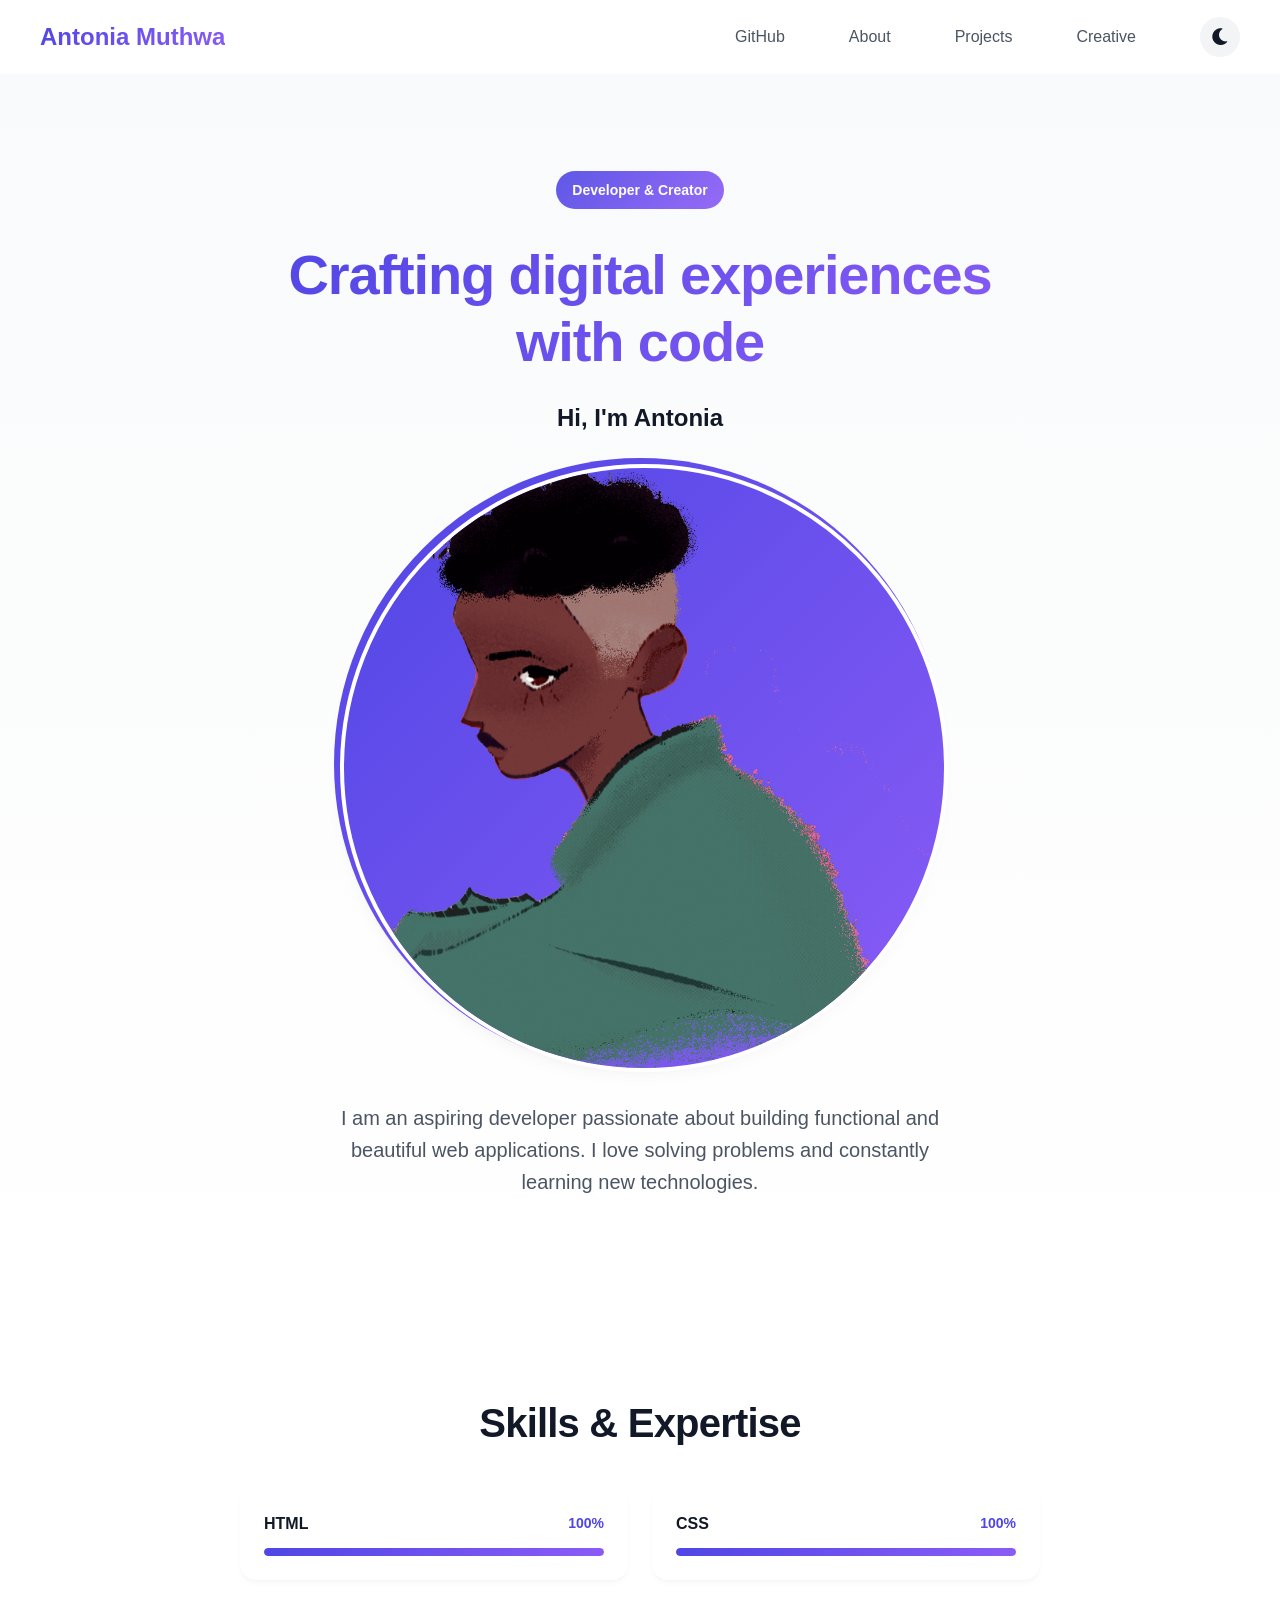
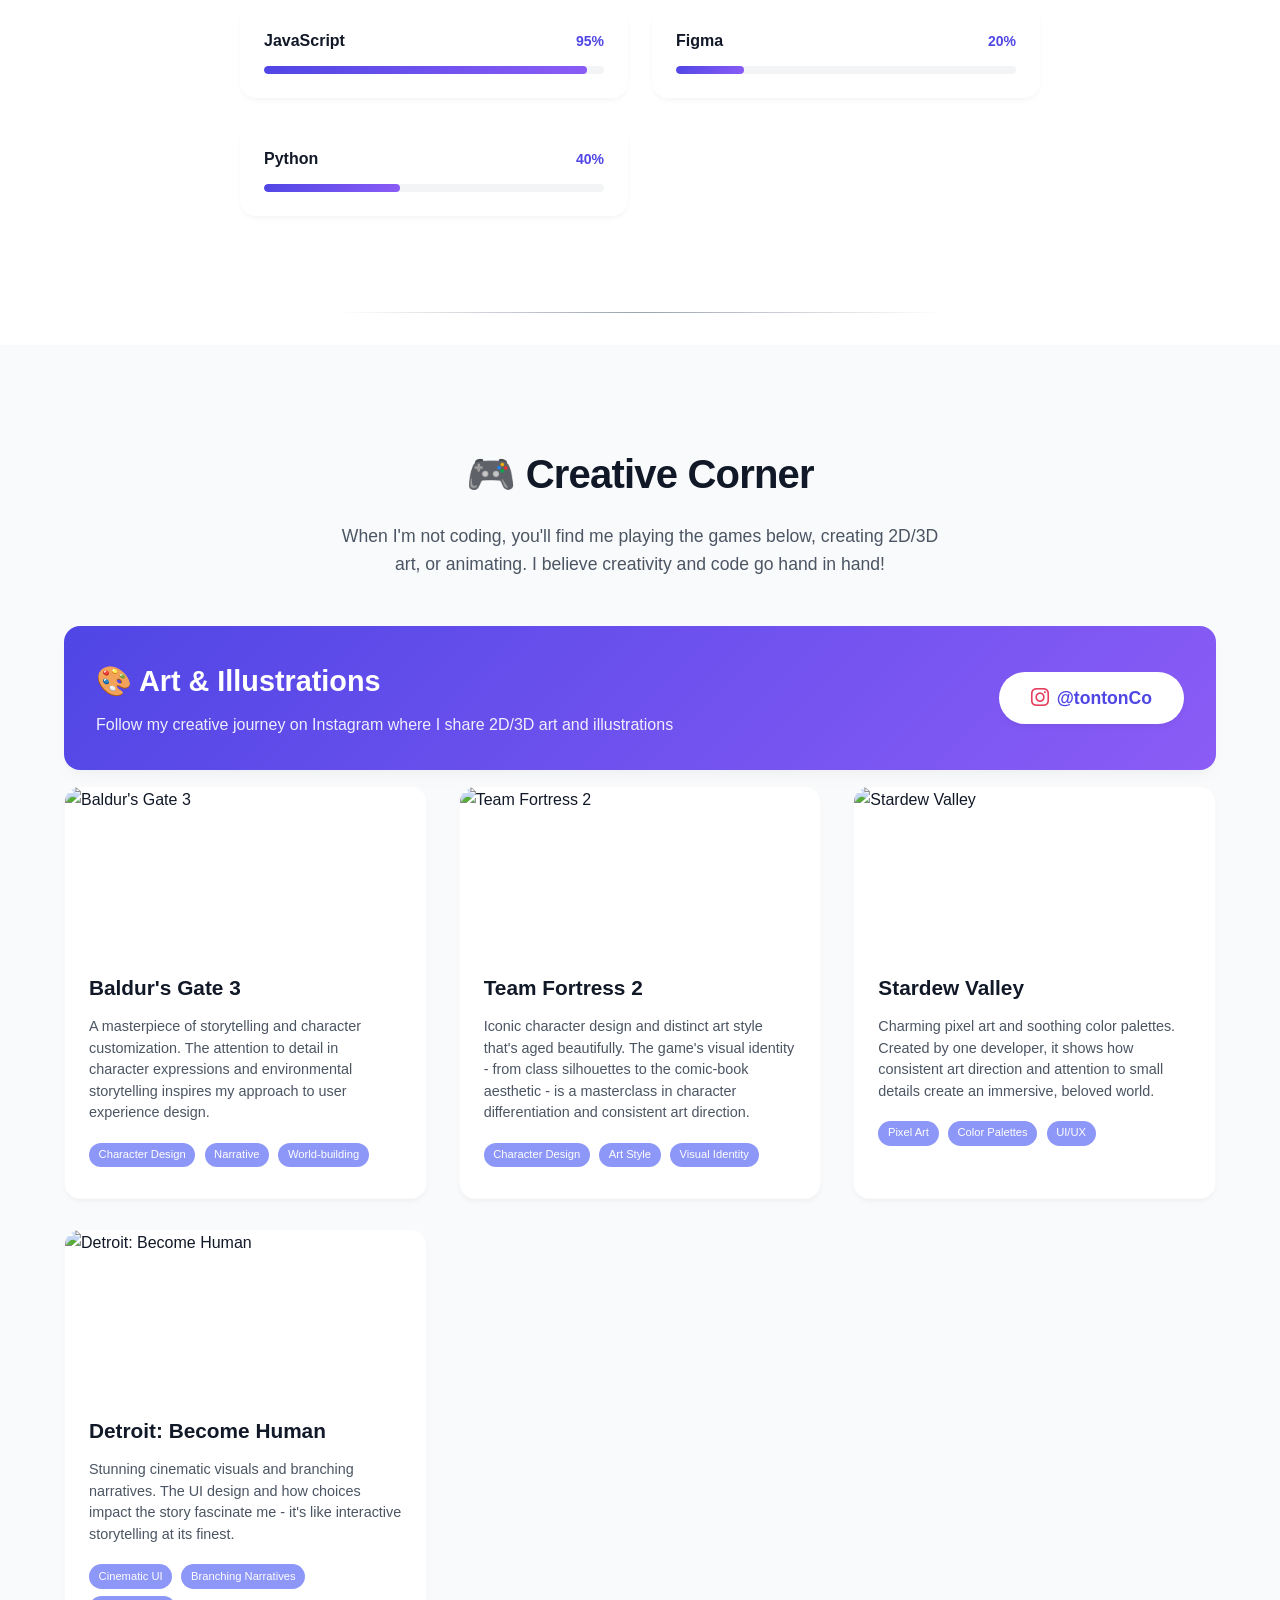
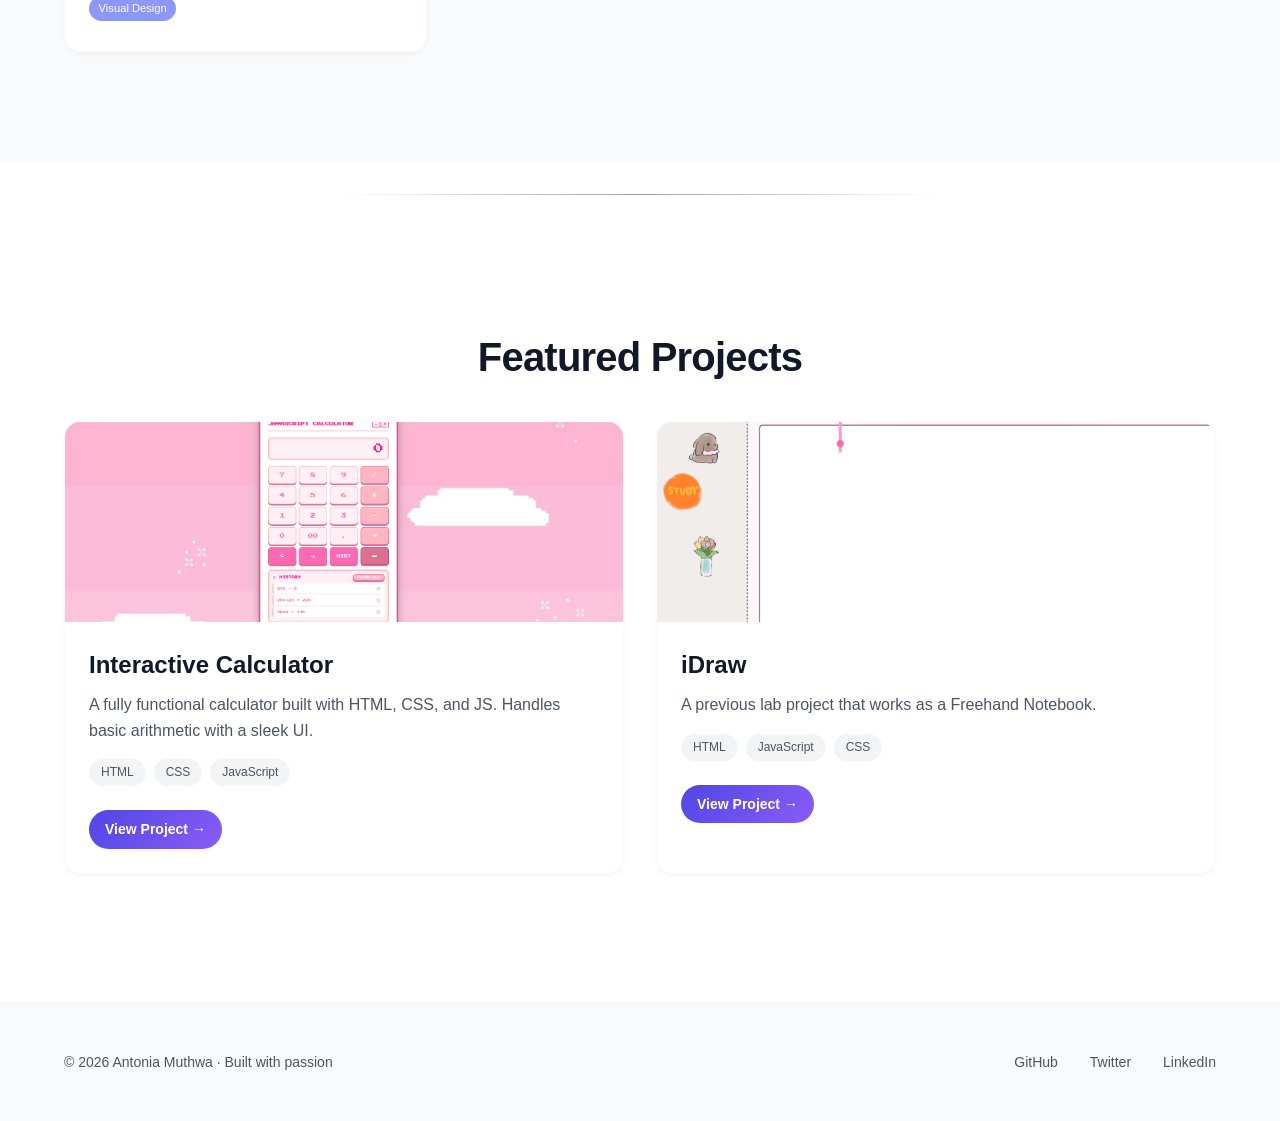
==== commit cc2a84d1: "Merge branch 'main' of https://github.com/ToniMoringa/Lab-Part-2-Personal-Website-with-HTML-and-CSS " ====
--- a/index.html
+++ b/index.html
@@ -215,9 +215,9 @@
                             <h3>iDraw</h3>
                             <p>A previous lab project that works as a Freehand Notebook.</p>
                             <div class="project-tags">
-                                <span class="tag">DOM</span>
+                                <span class="tag">HTML</span>
                                 <span class="tag">JavaScript</span>
-                                <span class="tag">Data Structures</span>
+                                <span class="tag">CSS</span>
                             </div>
                             <a href="https://tonimoringa.github.io/procanvas-drawing-app/" class="btn btn-primary btn-small">View Project →</a>
                         </div>
@@ -239,4 +239,4 @@
     </footer>
     <script src="script.js"></script>
 </body>
-</html>+</html>
